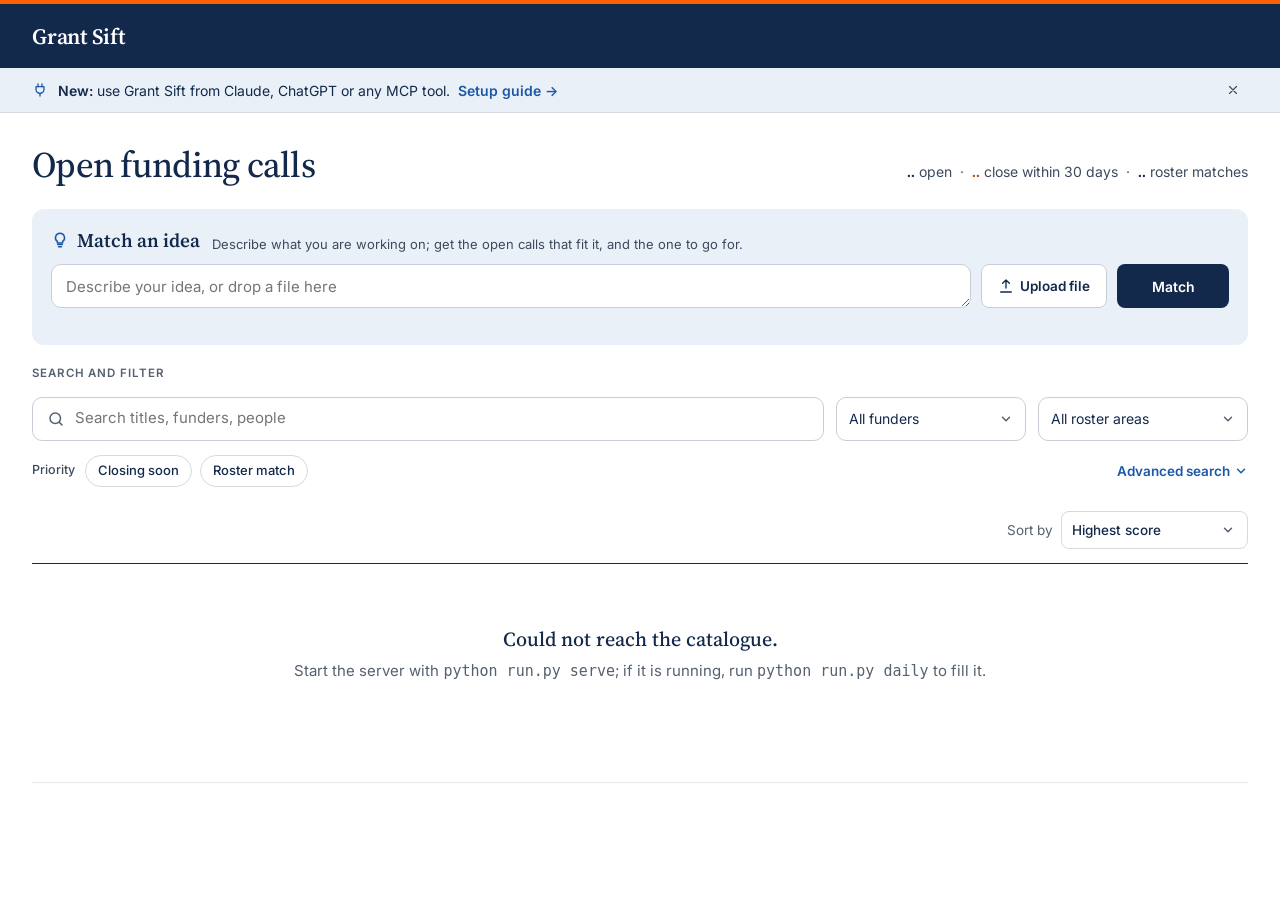
==== web/index.html @ 7ebe586a "Fall back to a backup model when the shared one is down (#67) GRANT_SIFT_LLM_MODELS lists models in " ====
<!DOCTYPE html>
<html lang="en">
<head>
<meta charset="utf-8">
<meta name="viewport" content="width=device-width, initial-scale=1">
<title>Grant Sift: funding watch</title>
<link rel="preconnect" href="https://fonts.googleapis.com">
<link rel="preconnect" href="https://fonts.gstatic.com" crossorigin>
<link href="https://fonts.googleapis.com/css2?family=Inter:wght@400;500;600;700&family=Source+Serif+4:opsz,wght@8..60,400;8..60,500;8..60,600&display=swap" rel="stylesheet">
<link rel="stylesheet" href="styles.css?v=16">
</head>
<body>
<header class="strip">
  <div class="wrap">
    <a class="brand-block" href="./">
      <span class="brand">Grant Sift</span>
      <span class="tagline" id="tagline"></span>
    </a>
    <!-- One page, so no tab nav: everything here opens a panel or a menu. -->
    <div class="tools" id="whoami" hidden>
      <div class="menuwrap">
        <button type="button" class="tbtn" id="databtn" aria-haspopup="menu" aria-expanded="false"
                aria-controls="datamenu" aria-label="Data">
          <svg class="ico ic" width="16" height="16" aria-hidden="true"><use href="icons.svg#database"/></svg>
          <span class="lbl">Data</span>
          <span class="flag" id="data-flag" aria-hidden="true" hidden></span>
          <svg class="ico chev ic" width="14" height="14" aria-hidden="true"><use href="icons.svg#chevron"/></svg>
        </button>
        <div class="menu" id="datamenu" role="menu" aria-labelledby="databtn" hidden>
          <div class="mhead">What scoring is based on</div>
          <div class="mgrp">
            <button type="button" class="mitem" role="menuitem" id="open-roster">
              <svg class="ico ic ic-blue" width="18" height="18" aria-hidden="true"><use href="icons.svg#users"/></svg>
              <span class="mtxt"><b>Who we know</b><small>Collaborator roster</small></span>
            </button>
            <button type="button" class="mitem" role="menuitem" id="open-sources">
              <svg class="ico ic ic-blue" width="18" height="18" aria-hidden="true"><use href="icons.svg#rss"/></svg>
              <span class="mtxt"><b>Sources</b><small>Funder pages and feeds we read</small></span>
              <span class="status" id="stale-n" hidden></span>
            </button>
          </div>
          <div class="mgrp" id="grafana-grp" hidden>
            <a class="mitem" role="menuitem" id="grafana-link" href="#" target="_blank" rel="noopener">
              <svg class="ico ic ic-blue" width="18" height="18" aria-hidden="true"><use href="icons.svg#chart"/></svg>
              <span class="mtxt"><b>Ops &amp; signal</b><small>Pipeline dashboard</small></span>
              <svg class="ico ext ic ic-muted" width="14" height="14" aria-hidden="true"><use href="icons.svg#external"/></svg>
            </a>
          </div>
        </div>
      </div>
      <div class="menuwrap">
        <button type="button" class="acct" id="acctbtn" aria-haspopup="menu" aria-expanded="false"
                aria-controls="acctmenu" aria-label="Account">
          <span class="av" id="acct-av" aria-hidden="true"><svg class="ic" width="16" height="16" aria-hidden="true"><use href="icons.svg#user"/></svg></span>
          <svg class="ico chev ic" width="14" height="14" aria-hidden="true"><use href="icons.svg#chevron"/></svg>
        </button>
        <div class="menu" id="acctmenu" role="menu" aria-labelledby="acctbtn" hidden>
          <div class="msigned" id="acct-who" hidden><small>Signed in as</small><b id="acct-name"></b></div>
          <div class="mgrp">
            <button type="button" class="mitem" role="menuitem" id="m-chat">
              <svg class="ico ic ic-blue" width="18" height="18" aria-hidden="true"><use href="icons.svg#chat"/></svg>
              <span class="mtxt"><b>AI model</b><small>For Ask and Idea match</small></span>
              <span class="status" data-chatstatus></span>
            </button>
            <button type="button" class="mitem" role="menuitem" id="m-digests">
              <svg class="ico ic ic-blue" width="18" height="18" aria-hidden="true"><use href="icons.svg#mail"/></svg>
              <span class="mtxt"><b>Email digests</b><small>Nightly emails of new calls</small></span>
            </button>
          </div>
          <div class="mgrp">
            <a class="mitem" role="menuitem" href="https://github.com/ncsa/grant-sift/wiki/Grant-Sift-in-Claude:-setup" target="_blank" rel="noopener">
              <svg class="ico ic ic-blue" width="18" height="18" aria-hidden="true"><use href="icons.svg#plug"/></svg>
              <span class="mtxt"><b>Use in Claude, ChatGPT…</b><small>MCP setup guide</small></span>
              <svg class="ico ext ic ic-muted" width="14" height="14" aria-hidden="true"><use href="icons.svg#external"/></svg>
            </a>
          </div>
        </div>
      </div>
    </div>
  </div>
</header>

<div class="newsbar" id="newsbar" hidden>
  <div class="wrap">
    <svg class="ico ic ic-blue" width="16" height="16" aria-hidden="true"><use href="icons.svg#plug"/></svg>
    <p><b>New:</b> use Grant Sift from Claude, ChatGPT or any MCP tool.
      <a href="https://github.com/ncsa/grant-sift/wiki/Grant-Sift-in-Claude:-setup" target="_blank" rel="noopener">Setup guide →</a></p>
    <button type="button" class="x" id="newsbar-close" aria-label="Dismiss"><svg class="ic" width="14" height="14" aria-hidden="true"><use href="icons.svg#x"/></svg></button>
  </div>
</div>

<!-- Some live calls were scored by a backup model while the primary was down
     (#67). Dismissed per count, so a new outage brings it back. -->
<div class="newsbar warnbar" id="fallbackbar" role="status" hidden>
  <div class="wrap">
    <svg class="ico ic" width="16" height="16" aria-hidden="true"><use href="icons.svg#warn"/></svg>
    <p id="fallback-msg"></p>
    <button type="button" class="x" id="fallbackbar-close" aria-label="Dismiss"><svg class="ic" width="14" height="14" aria-hidden="true"><use href="icons.svg#x"/></svg></button>
  </div>
</div>

<main class="wrap">

  <section class="overview" aria-label="Overview">
    <h1>Open funding calls</h1>
    <p class="statline">
      <span><b id="n-open">..</b> open</span>
      <span><b class="warn" id="n-soon">..</b> close within 30 days</span>
      <span data-roster><b id="n-match">..</b> <span id="match-phrase">roster matches</span></span>
      <span id="asof"></span>
    </p>
  </section>

  <!-- Idea match and the filters are two separate tools on one list: the
       idea decides which calls are in it, the filters narrow whatever is in
       it. Each has its own section and heading so they never read as one
       form; the result bar says when the list is an idea's matches. -->
  <section class="ideabox" id="ideabox" aria-labelledby="idea-lbl">
    <div class="ideahead" id="idea-head"
         title="Nothing about your idea is stored on the server: it and its matches stay in this browser.">
      <h2 id="idea-lbl"><svg class="ico ic" width="18" height="18" aria-hidden="true"><use href="icons.svg#bulb"/></svg>Match an idea</h2>
      <span class="about">Describe what you are working on; get the open calls that fit it, and the one to go for.</span>
      <button type="button" class="linkbtn clearidea" id="idea-clear" hidden
        title="Clear the idea, its matches and the recommendation, and go back to every open call.">
        <svg class="ico ic" width="14" height="14" aria-hidden="true"><use href="icons.svg#reset"/></svg>Clear</button>
    </div>
    <div class="idearow">
      <label class="sr" for="idea">Your idea</label>
      <textarea id="idea" rows="1" maxlength="15000"
        placeholder="Describe your idea, or drop a file here"></textarea>
      <button type="button" class="secondary" id="idea-upload" aria-label="Upload file"
        title="Attach one .txt, .md, .pdf, .docx or .pptx, up to 10 MB, such as a one-page summary. Read to text in this browser; only the text is matched.">
        <svg class="ico ic" width="16" height="16" aria-hidden="true"><use href="icons.svg#upload"/></svg><span class="lbl">Upload file</span></button>
      <input type="file" id="idea-file" accept=".txt,.md,.markdown,.pdf,.docx,.pptx" hidden>
      <button type="button" class="primary" id="idea-match"
        title="Searches every open call and ranks what fits (about a minute). Cmd/Ctrl+Enter from the idea.">Match</button>
      <button type="button" class="showfit" id="idea-show" hidden
        title="Back to the calls your last match found, and its recommendation. No new match needed.">
        <svg class="ico ic" width="16" height="16" aria-hidden="true"><use href="icons.svg#bulb"/></svg><span class="lbl"></span></button>
    </div>
    <div class="ideadoc" id="idea-doc" hidden></div>
    <div class="ideastatus" id="idea-status" role="status" aria-live="polite" hidden>
      <span class="spin" aria-hidden="true"></span>
      <span class="msg"></span>
      <span class="time"></span>
      <span class="bar" aria-hidden="true"><i></i></span>
    </div>
    <div class="dropnote" aria-hidden="true">Drop the file to attach it to the idea</div>
    <div class="ideafoot">
      <span class="hint" id="idea-hint" aria-live="polite"></span>
      <div class="aibar" data-aibar></div>
    </div>
  </section>

  <section class="controls" aria-labelledby="facet-lbl">
    <div class="facethead">
      <h2 class="eyebrow" id="facet-lbl">Search and filter</h2>
      <span class="facetnote" id="facet-note" hidden></span>
    </div>
    <div class="find">
      <label class="field search-f">
        <span class="sr">Search</span>
        <span class="searchbox">
          <svg class="ico ic ic-muted" width="18" height="18" aria-hidden="true"><use href="icons.svg#search"/></svg>
          <input id="q" class="search" type="search" placeholder="Search titles, funders, people">
        </span>
      </label>
      <label class="field funder-f">
        <span class="sr">Funder</span>
        <select id="funder" class="sortsel"><option value="">All funders</option></select>
      </label>
      <label class="field area-f" data-roster>
        <span class="sr">Roster area</span>
        <select id="area" class="sortsel"><option value="">All roster areas</option></select>
      </label>
    </div>
    <div class="filters">
      <div class="chipgroup" role="group" aria-labelledby="g-priority">
        <span class="glbl" id="g-priority">Priority</span>
        <button class="chip" data-filter="soon" aria-pressed="false">Closing soon</button>
        <button class="chip" data-filter="match" aria-pressed="false" data-roster>Roster match</button>
      </div>
      <div class="chipgroup" role="group" aria-labelledby="g-mine" id="grp-mine" hidden>
        <span class="glbl" id="g-mine">Mine</span>
        <button class="chip" data-filter="via-me" aria-pressed="false" hidden data-roster
                title="Calls where you are the contact to introduce">Via me</button>
        <button class="chip" data-filter="my-sources" aria-pressed="false" hidden
                title="Calls from funder pages or feeds you added">My sources</button>
        <button class="chip" data-filter="my-digests" aria-pressed="false" hidden
                title="Calls in the email digests you subscribe to">My digests</button>
        <button type="button" class="linkbtn" id="manage-digests">Manage digests</button>
      </div>
      <div class="chipgroup" role="group" aria-labelledby="g-type" id="grp-type" hidden>
        <span class="glbl" id="g-type">Call type</span>
        <!-- Chips from config/profile.yaml (call_types), painted by main.js. -->
      </div>
      <button type="button" class="advtoggle" id="advbtn" aria-expanded="false" aria-controls="advbody">
        Advanced search <span class="advcount" id="adv-count" hidden></span>
        <svg class="ico chev ic" width="14" height="14" aria-hidden="true"><use href="icons.svg#chevron"/></svg>
      </button>
    </div>
      <div class="advbody" id="advbody" hidden>
        <div class="find">
          <label class="field pick-f">
            <span class="flbl score-lbl" title="The call's score, 0 to 100. Not the Idea fit.">Score</span>
            <select id="fit" class="sortsel">
              <option value="">Any fit</option>
              <option value="80">Strong fit (80+)</option>
              <option value="60">Good fit (60+)</option>
              <option value="40">Partial fit (40+)</option>
            </select>
          </label>
          <div class="field range" role="group" aria-labelledby="dl-lbl">
            <span class="flbl" id="dl-lbl">Due between</span>
            <span class="daterange">
              <input id="dl-from" class="datesel" type="date" aria-label="Due after">
              <span aria-hidden="true">–</span>
              <input id="dl-to" class="datesel" type="date" aria-label="Due before">
            </span>
          </div>
          <div class="field range" role="group" aria-labelledby="aw-lbl">
            <span class="flbl" id="aw-lbl">Award size</span>
            <span class="daterange">
              <select id="award-min" class="sortsel narrow" aria-label="Award at least">
                <option value="">Any</option>
                <option value="50000">$50K</option>
                <option value="100000">$100K</option>
                <option value="200000">$200K</option>
                <option value="500000">$500K</option>
                <option value="1000000">$1M</option>
                <option value="5000000">$5M</option>
              </select>
              <span aria-hidden="true">–</span>
              <select id="award-max" class="sortsel narrow" aria-label="Award at most">
                <option value="">Any</option>
                <option value="100000">$100K</option>
                <option value="200000">$200K</option>
                <option value="500000">$500K</option>
                <option value="1000000">$1M</option>
                <option value="5000000">$5M</option>
                <option value="10000000">$10M</option>
              </select>
            </span>
          </div>
          <label class="field pick-f">
            <span class="flbl">Added</span>
            <select id="posted" class="sortsel">
              <option value="">Any time</option>
              <option value="7">Past 7 days</option>
              <option value="30">Past 30 days</option>
              <option value="90">Past 90 days</option>
            </select>
          </label>
          <label class="field pick-f" data-roster>
            <span class="flbl">Match kind</span>
            <select id="match-kind" class="sortsel">
              <option value="">Any</option>
              <option value="collaboration">Past collaborator</option>
              <option value="program">Program</option>
              <option value="contact" title="An outreach lead, not a past collaboration">Outreach contact</option>
            </select>
          </label>
          <label class="field pick-f" data-roster>
            <span class="flbl">Match status</span>
            <select id="match-status" class="sortsel">
              <option value="">Any</option>
              <option value="warm">Warm</option>
              <option value="cold">Cold</option>
              <option value="prospect">Prospect</option>
            </select>
          </label>
        </div>
        <div class="chipgroup" role="group" aria-labelledby="g-show">
          <span class="glbl" id="g-show">Show</span>
          <button class="chip" data-filter="rolling" aria-pressed="false"
                  title="Calls with no deadline: rolling, or none stated">Rolling deadline</button>
          <button class="chip" data-filter="-voted-down" aria-pressed="false"
                  title="Leave out calls someone has marked not for us">Hide voted down</button>
        </div>
      </div>
  </section>

  <div class="resultbar">
    <div class="resultl">
      <button type="button" class="ideapill" id="idea-off" hidden
              title="Back to every open call. Your idea and its matches are kept.">
        <svg class="ico ic" width="14" height="14" aria-hidden="true"><use href="icons.svg#bulb"/></svg>
        Fits your idea
        <svg class="ico ic" width="14" height="14" aria-hidden="true"><use href="icons.svg#x"/></svg>
        <span class="sr">: show every call instead</span>
      </button>
      <div class="tally" id="tally" aria-live="polite"></div>
    </div>
    <label class="sortlbl">Sort by
      <select id="sort" class="sortsel">
        <option value="score" selected>Highest score</option>
        <option value="deadline">Soonest deadline</option>
        <option value="award-desc">Largest award</option>
        <option value="award-asc">Smallest award</option>
        <option value="new">Recently added</option>
        <option value="relevance">Best match to search</option>
      </select>
    </label>
  </div>
  <section class="bkout" id="idea-rec" aria-label="Recommendation" aria-live="polite" hidden></section>
  <ol id="list"></ol>
  <nav class="pager" id="pager" hidden aria-label="Pages"></nav>

  <footer id="foot"></footer>
</main>

<div class="modal-backdrop" id="digest-modal" hidden>
  <div class="modal panel" role="dialog" aria-modal="true" aria-labelledby="digest-title">
    <header>
      <h2 id="digest-title">Email digests</h2>
      <button type="button" class="x" id="digest-close" aria-label="Close"><svg class="ic" width="16" height="16" aria-hidden="true"><use href="icons.svg#x"/></svg></button>
    </header>
    <div class="digestf">
      <p class="help">New high-relevance calls, emailed nightly after the overnight run.</p>
      <label class="flbl2" for="sub-email">Send to</label>
      <input id="sub-email" type="email" readonly placeholder="Your sign-in address"
             title="Digests go to the address you are signed in with">
      <fieldset class="subfeeds">
        <legend class="flbl2">Digests</legend>
        <div id="sub-feeds"></div>
      </fieldset>
      <div class="savebar">
        <button type="button" class="secondary" id="sub-save">Save digests</button>
        <span class="help">Uncheck all and save to unsubscribe.</span>
      </div>
      <div class="help" id="sub-hint" aria-live="polite"></div>
    </div>
  </div>
</div>

<div class="modal-backdrop" id="sources-modal" hidden>
  <div class="modal" role="dialog" aria-modal="true" aria-labelledby="sources-title">
    <header>
      <h2 id="sources-title">Where calls come from
        <span class="infotip" tabindex="0" role="note" aria-label="About this list"
              title="Every funder page, feed and API this tool reads. Each shows when it last worked, so a source that has quietly stopped yielding is visible rather than silent."><svg class="ic" width="16" height="16" aria-hidden="true"><use href="icons.svg#info"/></svg></span></h2>
      <button type="button" class="x" id="sources-close" aria-label="Close"><svg class="ic" width="16" height="16" aria-hidden="true"><use href="icons.svg#x"/></svg></button>
    </header>
    <details class="addbox">
      <summary>Add a source the tool does not read yet</summary>
    <form id="sform">
      <input id="s-name" class="wide" placeholder="funder name, e.g. Kavli Foundation"
             maxlength="120" required>
      <input id="s-url" class="wide" placeholder="https://example.org/grants"
             maxlength="500" required>
      <select id="s-kind">
        <option value="page">web page</option>
        <option value="feed">RSS/Atom feed</option>
      </select>
      <select id="s-cadence">
        <option value="weekly">weekly</option>
        <option value="daily">daily</option>
        <option value="monthly">monthly</option>
      </select>
      <input id="s-notes" class="wide" placeholder="notes, e.g. which page actually lists open calls"
             maxlength="500">
      <button class="vote" type="submit">Add source</button>
      <span class="hint" id="s-hint"></span>
    </form>
    </details>
    <div id="s-alarm"></div>
    <div class="browsebar">
      <input id="s-search" class="wide" type="search"
             placeholder="Search sources by name or URL">
      <span class="hint" id="s-count"></span>
    </div>
    <div class="rlist" id="slist"></div>
    <nav class="pager" id="s-pager" hidden aria-label="Source pages"></nav>
  </div>
</div>

<div class="modal-backdrop" id="roster-modal" hidden>
  <div class="modal" role="dialog" aria-modal="true" aria-labelledby="roster-title">
    <header>
      <h2 id="roster-title">Who we know
        <span class="infotip" tabindex="0" role="note" aria-label="About this list"
              title="Everyone the matcher can suggest: people we have worked with, and people we have only emailed. Search before adding — most names are already here."><svg class="ic" width="16" height="16" aria-hidden="true"><use href="icons.svg#info"/></svg></span></h2>
      <button type="button" class="x" id="roster-close" aria-label="Close"><svg class="ic" width="16" height="16" aria-hidden="true"><use href="icons.svg#x"/></svg></button>
    </header>
    <!-- The viewer's choice, kept in this browser. Lives with the roster it
         switches, so a roster of their own can sit here later. -->
    <label class="rostershow">
      <input type="checkbox" id="roster-show" checked>
      <span><b>Match calls to this roster</b>
        <small>Shows the closest fit on each call and the roster filters. Only for you, in this browser.</small></span>
    </label>
    <details class="addbox">
      <summary>Add a collaborator who is not listed above</summary>
    <form id="rform">
      <input id="r-domain" class="wide" placeholder="domain, e.g. hydrology" maxlength="120" required>
      <input id="r-collab" class="wide" placeholder="collaborator, e.g. R. Alvarez (PI, CEE)" maxlength="200" required>
      <input id="r-project" class="wide" placeholder="project" maxlength="300">
      <input id="r-years" placeholder="years" size="10" maxlength="40">
      <input id="r-role" class="wide" placeholder="our role" maxlength="300">
      <input id="r-funders" placeholder="funders, comma separated" size="22" maxlength="200">
      <select id="r-status">
        <option value="cold">cold</option>
        <option value="warm">warm</option>
        <option value="do-not-contact">do-not-contact</option>
      </select>
      <input id="r-notes" class="wide" placeholder="notes" maxlength="500">
      <button class="vote" type="submit">Add collaborator</button>
      <span class="hint" id="r-hint"></span>
    </form>
    </details>
    <div class="browsebar">
      <input id="r-search" class="wide" type="search"
             placeholder="Search by name, research area, department or project">
      <span class="hint" id="r-count"></span>
    </div>
    <div class="rlist" id="rlist"></div>
    <nav class="pager" id="r-pager" hidden aria-label="Roster pages"></nav>
  </div>
</div>

<div class="modal-backdrop" id="chat-modal" hidden>
  <div class="modal panel" role="dialog" aria-modal="true" aria-labelledby="chat-title">
    <header>
      <h2 id="chat-title">AI model</h2>
      <button type="button" class="x" id="chat-close" aria-label="Close"><svg class="ic" width="16" height="16" aria-hidden="true"><use href="icons.svg#x"/></svg></button>
    </header>
    <div class="aipanel">
      <p class="help">What <b>Ask about this call</b> and <b>Idea match</b> run on.</p>
      <fieldset class="modepick">
        <legend class="sr">Model</legend>
        <label class="opt">
          <input type="radio" name="k-mode" value="shared" id="k-shared">
          <span><b><span id="k-shared-name">Shared default</span> <i class="inuse" id="k-shared-use" hidden>In use</i></b>
            <small id="k-shared-note">Nothing to set up.</small></span>
        </label>
        <label class="opt">
          <input type="radio" name="k-mode" value="own" id="k-own">
          <span><b>Your own key <i class="inuse" id="k-own-use" hidden>In use</i></b>
            <small>A stronger model through any OpenAI-compatible router. Your text goes to that provider.</small></span>
        </label>
      </fieldset>
      <form id="k-form" class="keyf" hidden>
        <label class="flbl2" for="k-preset">Provider</label>
        <select id="k-preset">
          <!-- The server's own gateway is added first, from /api/config. -->
          <option value="https://openrouter.ai/api/v1">OpenRouter (Claude, GPT, Gemini…)</option>
          <option value="https://api.openai.com/v1">OpenAI</option>
          <option value="https://api.groq.com/openai/v1">Groq</option>
          <option value="">Other…</option>
        </select>
        <input id="k-base" type="url" aria-label="Base URL" placeholder="https://…/v1"
               value="https://openrouter.ai/api/v1" hidden>
        <label class="flbl2" for="k-key">API key</label>
        <input id="k-key" type="password" placeholder="sk-…" autocomplete="off">
        <label class="flbl2" for="k-model">Model</label>
        <span class="keyrow">
          <input id="k-model" type="text" list="k-models" autocomplete="off"
                 placeholder="e.g. anthropic/claude-sonnet-4, gpt-4o">
          <button type="button" class="secondary" id="k-load">List models</button>
        </span>
        <datalist id="k-models"></datalist>
        <div class="savebar">
          <button type="submit" class="primary" id="k-apply">Use this model</button>
          <span class="help" id="k-note" aria-live="polite">Kept in this browser tab only; never stored on the server.</span>
        </div>
      </form>
      <p class="mcpnote">For a stronger model with your own files and history, use
        <a href="https://github.com/ncsa/grant-sift/wiki/Grant-Sift-in-Claude:-setup" target="_blank" rel="noopener">Grant Sift’s MCP server in Claude or ChatGPT</a>.
        Your text and roster data then go to that provider.</p>
    </div>
  </div>
</div>

<!-- Plain scripts, not modules: they share top-level state, so order matters. -->
<script src="js/format.js?v=13"></script>
<script src="js/icons.js?v=11"></script>
<script src="js/rows.js?v=14"></script>
<script src="js/list.js?v=14"></script>
<script src="js/ai.js?v=13"></script>
<script src="js/ui.js?v=11"></script>
<script src="js/ideafile.js?v=14"></script>
<script src="js/idea.js?v=16"></script>
<script src="js/panels.js?v=11"></script>
<script src="js/account.js?v=11"></script>
<script src="js/cards.js?v=12"></script>
<script src="js/main.js?v=15"></script>
</body>
</html>
---- web/styles.css ----
/* Brand colours. These are the defaults (the Illinois palette); a profile's
   theme: block overrides the four --c-* at load (config/profile.yaml).
   The accent is for non-text marks only: a bright accent fails contrast as
   body text on white, so accent-coloured text is always --c-accent-text. */
:root {
  --c-primary:        #13294B;
  --c-accent:      #FF5F05;
  --c-accent-text:     #C84113;
  --c-link:  #1D58A7;
  --text-2:         #3D4A5E;
  --text-3:         #556070;
  --on-blue-muted:  #C9D3E3;
  --border:         #D5D9E0;
  --border-strong:  #C9CED6;
  --rule:           #E6E8EC;
  --surface:        #FFFFFF;
  --surface-2:      #F6F7F9;
  --tint-blue:      #EAF0F8;
  --notice-bg:      #FFF1E8;
  --notice-fg:      #8A2E0D;
  --serif: "Source Serif 4", Georgia, serif;
  --sans: Inter, system-ui, -apple-system, "Segoe UI", Roboto, sans-serif;
}

* { box-sizing: border-box; }

body {
  margin: 0;
  background: var(--surface);
  color: var(--c-primary);
  font-family: var(--sans);
  font-size: 15px;
  line-height: 1.5;
  -webkit-font-smoothing: antialiased;
}
a { color: var(--c-link); text-decoration: none; }
a:hover { color: var(--c-primary); text-decoration: underline; }
:focus-visible { outline: 2px solid var(--c-link); outline-offset: 2px; }
[hidden] { display: none !important; }
/* The viewer turned roster matches off (Who we know). Set on <html> by list.js. */
.noroster [data-roster] { display: none !important; }

.wrap { max-width: 1400px; margin: 0 auto; padding: 0 32px; }
.eyebrow {
  font-size: 11.5px; font-weight: 600; letter-spacing: 0.08em;
  text-transform: uppercase; color: var(--text-3);
}
.ico { flex: none; }
/* Sprite icons (icons.svg): line art drawn in the current text colour. */
.ic { fill: none; stroke: currentColor; stroke-width: 2; stroke-linecap: round; stroke-linejoin: round; }
.ic-blue { color: var(--c-link); }
.ic-muted { color: var(--text-3); }

/* ---- top bar: title plus tools, no tab nav ---- */
.strip { background: var(--c-primary); border-top: 4px solid var(--c-accent); }
.strip .wrap {
  display: flex; flex-wrap: wrap; align-items: center; gap: 12px 24px;
  min-height: 64px; padding-top: 12px; padding-bottom: 12px;
}
.brand-block { display: flex; align-items: baseline; gap: 12px; flex: 1 1 auto; min-width: 0; }
.brand-block:hover { text-decoration: none; }
.brand { font-family: var(--serif); font-size: 22px; font-weight: 600;
         letter-spacing: -0.01em; color: #fff; }
.tagline { font-size: 13.5px; color: var(--on-blue-muted); min-width: 0;
           overflow: hidden; text-overflow: ellipsis; white-space: nowrap; }
.strip :focus-visible { outline-color: #fff; }
.tools { display: flex; flex-wrap: wrap; align-items: center; gap: 8px; }
.menuwrap { position: relative; }
.tbtn {
  font: inherit; font-size: 14px; font-weight: 500; cursor: pointer;
  height: 38px; padding: 0 12px; display: inline-flex; align-items: center; gap: 8px;
  color: #fff; background: rgba(255, 255, 255, 0.06);
  border: 1px solid #4A6290; border-radius: 8px;
}
.tbtn:hover, .tbtn[aria-expanded="true"] { background: rgba(255, 255, 255, 0.14); }
#databtn .flag { width: 8px; height: 8px; border-radius: 999px; background: var(--c-accent); }
.acct {
  font: inherit; cursor: pointer; margin-left: 4px;
  height: 38px; padding: 0 8px 0 4px; display: inline-flex; align-items: center; gap: 6px;
  color: #fff; background: transparent; border: 1px solid #4A6290; border-radius: 999px;
}
.acct:hover, .acct[aria-expanded="true"] { background: rgba(255, 255, 255, 0.10); }
.acct .av {
  width: 30px; height: 30px; border-radius: 999px; background: #fff; color: var(--c-primary);
  font-size: 12px; font-weight: 700; display: inline-flex; align-items: center; justify-content: center;
}

.menu {
  position: absolute; right: 0; top: calc(100% + 8px); z-index: 45; width: 300px;
  background: #fff; color: var(--c-primary); border: 1px solid #E0E3E8; border-radius: 12px;
  box-shadow: 0 12px 32px rgba(19, 41, 75, .16); overflow: hidden; font-size: 14px;
}
.menu .mhead { padding: 12px 16px 8px; font-size: 12px; font-weight: 600; color: var(--text-3); }
.menu .msigned { padding: 14px 16px; border-bottom: 1px solid var(--rule); }
.menu .msigned small { display: block; font-size: 12px; color: var(--text-3); }
.menu .msigned b { font-weight: 600; word-break: break-all; }
.menu .mgrp { padding: 6px; }
.menu .mhead + .mgrp { padding-top: 0; }
.menu .mgrp + .mgrp { border-top: 1px solid var(--rule); }
.mitem {
  width: 100%; display: flex; align-items: center; gap: 12px; padding: 10px;
  font: inherit; text-align: left; color: var(--c-primary); background: transparent;
  border: 0; border-radius: 8px; cursor: pointer;
}
.mitem:hover, .mitem:focus-visible { background: var(--surface-2); text-decoration: none; color: var(--c-primary); }
.mitem:focus-visible { outline-offset: -2px; }
.mitem .mtxt { flex: 1; min-width: 0; }
.mitem .mtxt b { display: block; font-weight: 600; }
.mitem .mtxt small { display: block; font-size: 12.5px; color: var(--text-3); }

/* Chat-key status, wherever it shows: top bar, Account menu, AI chat panel. */
.status { flex: none; font-size: 12px; font-weight: 600; border-radius: 999px; padding: 2px 10px;
          color: var(--notice-fg); background: var(--notice-bg); }
.status.ready { color: var(--c-primary); background: var(--tint-blue); }


/* One-line announcement under the top bar; dismissed for good per browser. */
.newsbar { background: var(--tint-blue); border-bottom: 1px solid var(--border); }
.newsbar .wrap { display: flex; align-items: center; gap: 10px; min-height: 44px; }
.newsbar p { flex: 1; margin: 0; font-size: 14px; color: var(--c-primary); }
.newsbar b { font-weight: 600; }
.newsbar a { margin-left: 4px; font-weight: 600; color: var(--c-link); }
.newsbar .x {
  width: 30px; height: 30px; display: inline-flex; align-items: center; justify-content: center;
  color: var(--text-2); background: transparent; border: 0; border-radius: 8px; cursor: pointer;
}
.newsbar .x:hover { background: rgba(19, 41, 75, .08); }
.warnbar { background: var(--notice-bg); }
.warnbar p, .warnbar .ico { color: var(--notice-fg); }
.warnbar a, .warnbar .linkbtn { color: var(--notice-fg); text-decoration: underline; }
.turn .answeredby { margin: 6px 0 0; font-size: 12px; color: var(--text-3); }

/* ---- overview ---- */
main.wrap { padding-top: 32px; padding-bottom: 64px; }
.overview { display: flex; flex-wrap: wrap; justify-content: space-between; align-items: baseline;
            gap: 8px 32px; }
.overview h1 { margin: 0; font-family: var(--serif); font-size: 36px; line-height: 1.1;
               font-weight: 500; letter-spacing: -0.02em; }
.statline { margin: 0; display: flex; flex-wrap: wrap; font-size: 14px; color: var(--text-2); }
.statline > span:not(:empty) + span:not(:empty)::before { content: "·"; margin: 0 8px; color: var(--text-3); }
.statline b { font-weight: 700; color: var(--c-primary); font-variant-numeric: tabular-nums; }
.statline b.warn { color: var(--c-accent-text); }
#asof { color: var(--text-3); }

/* Coverage notice: a standing caveat, so it stays one quiet line. */
.alarm {
  display: flex; gap: 10px; align-items: flex-start; padding: 12px 14px;
  background: var(--notice-bg); color: var(--notice-fg);
  border-radius: 8px; font-size: 13.5px;
}
.alarm svg { margin-top: 2px; }
.alarm b { font-weight: 600; }

/* ---- find row + quick views ---- */
.controls { margin-top: 20px; display: flex; flex-direction: column; gap: 14px; }
/* Says which set the filters narrow: every call, or the idea's matches. */
.facethead { display: flex; flex-wrap: wrap; align-items: baseline; gap: 4px 12px; }
.facethead h2 { margin: 0; }
.facetnote { font-size: 13px; color: var(--text-2); }
.find { display: flex; flex-wrap: wrap; align-items: flex-end; gap: 12px; }
.field { display: flex; flex-direction: column; gap: 6px; }
.field > .flbl { font-size: 12px; font-weight: 600; color: var(--text-3); }
.field.search-f { flex: 1 1 320px; }
.field.funder-f { flex: 0 1 190px; min-width: 0; }
.field.area-f { flex: 0 1 210px; min-width: 0; }
.field.pick-f { flex: 0 1 170px; min-width: 0; }
.sortsel.narrow { width: auto; min-width: 92px; }
.searchbox {
  display: flex; align-items: center; gap: 10px; height: 44px; padding: 0 14px;
  border: 1px solid var(--border-strong); border-radius: 10px; background: #fff;
}
.searchbox:focus-within { outline: 2px solid var(--c-link); outline-offset: 1px; }
.controls .search {
  flex: 1; min-width: 0; border: 0; outline: none; padding: 0;
  font: inherit; font-size: 15px; color: var(--c-primary); background: transparent;
}
.sortsel, .datesel {
  font: inherit; font-size: 14px; height: 44px; padding: 0 12px; width: 100%;
  color: var(--c-primary); background: #fff;
  border: 1px solid var(--border-strong); border-radius: 10px;
}
.datesel { width: auto; padding: 0 10px; color-scheme: light; }
.daterange { display: flex; align-items: center; gap: 6px; color: var(--text-3); font-size: 14px; }

.filters { display: flex; flex-wrap: wrap; align-items: center; gap: 10px 0; }
.chipgroup { display: flex; flex-wrap: wrap; align-items: center; gap: 8px; }
.chipgroup:not([hidden]) ~ .chipgroup:not([hidden]) {
  margin-left: 14px; padding-left: 14px; border-left: 1px solid var(--border);
}
.chipgroup .glbl { font-size: 12.5px; font-weight: 500; color: var(--text-2); margin-right: 2px; }
.chip {
  font: inherit; font-size: 13px; font-weight: 500; height: 32px; padding: 0 12px;
  border-radius: 999px; cursor: pointer;
  background: #fff; color: var(--c-primary); border: 1px solid var(--border);
}
.chip:hover { border-color: var(--c-primary); }

/* Filters used less often, folded away; the count says some are on. */
.advtoggle {
  margin-left: auto; display: inline-flex; align-items: center; gap: 4px;
  font: inherit; font-size: 13.5px; font-weight: 600; color: var(--c-link);
  background: none; border: 0; padding: 6px 0; cursor: pointer;
}
.advtoggle .chev { transition: transform .15s; }
.advtoggle[aria-expanded="true"] .chev { transform: rotate(180deg); }
.advcount {
  display: inline-block; min-width: 20px; height: 20px; padding: 0 6px; margin-left: 4px;
  border-radius: 999px; background: var(--c-primary); color: #fff;
  font-size: 12px; line-height: 20px; text-align: center;
}
.advcount[hidden] { display: none; }
.advbody[hidden] { display: none; }
.advbody { display: flex; flex-direction: column; gap: 16px;
           padding: 16px 18px; background: var(--surface-2); border-radius: 10px; }
/* An even grid rather than a wrapping row, so the pickers line up; the two
   ranges take two cells each. */
.advbody .find { display: grid; grid-template-columns: repeat(auto-fill, minmax(190px, 1fr));
                 gap: 16px 20px; align-items: end; }
.advbody .field.range { grid-column: span 2; }
.advbody .daterange > .datesel, .advbody .daterange > .sortsel { flex: 1 1 0; min-width: 0; }
.chip[aria-pressed="true"] { background: var(--c-primary); color: #fff; border-color: var(--c-primary); }

/* ---- result bar ---- */
.resultbar {
  margin-top: 24px; display: flex; flex-wrap: wrap; justify-content: space-between;
  align-items: flex-end; gap: 12px; padding-bottom: 14px; border-bottom: 1px solid var(--c-primary);
}
.tally { display: flex; flex-wrap: wrap; align-items: baseline; gap: 4px 8px; font-size: 14px; }
.tally .cnt { font-weight: 700; }
.tally .ctx { color: var(--text-2); }
.tally .ctx::before { content: "·"; margin-right: 8px; color: var(--text-3); }
.sortlbl { display: flex; align-items: center; gap: 8px; font-size: 13.5px; color: var(--text-3); }
.sortlbl .sortsel { width: auto; height: 38px; font-size: 13.5px; font-weight: 500;
                    padding: 0 10px; border-color: var(--border); border-radius: 8px; }

/* ---- call list ---- */
#list { list-style: none; margin: 0; padding: 0; }
.row { border-bottom: 1px solid var(--rule); padding: 28px 0;
       display: flex; flex-wrap: wrap; gap: 20px 32px; }

.when { flex: 0 0 104px; }
.when .d { font-family: var(--serif); font-size: 30px; line-height: 1; font-weight: 500;
           font-variant-numeric: tabular-nums; }
.when .d .u { font-family: var(--sans); font-size: 13px; font-weight: 500;
              color: var(--text-3); margin-left: 4px; }
.when .d.word { font-size: 22px; line-height: 1.1; }
.when .m { font-size: 13px; color: var(--text-3); margin-top: 6px; }
.when .m.per { margin-top: 2px; font-size: 12px; font-style: italic; }
.when .others { list-style: none; margin: 8px 0 0; padding: 0; font-size: 12px;
                color: var(--text-3); line-height: 1.45; }
.when .others .src { display: block; font-weight: 600; }
.row.soon .when .d, .row.soon .when .d .u { color: var(--c-accent-text); }

/* Fit leads the row at the size the deadline used to have. */
.lead { flex: 0 0 104px; }
.lead .score .num b { font-size: 30px; line-height: 1; }
.lead .score .num { margin-top: 4px; }
.lead .score .fitpill { margin-top: 8px; }
/* The deadline in the right column, at the award's size. */
.side .when .d, .side .when .d.word { font-size: 20px; line-height: 1.2; margin-top: 3px; }
.side .when .d .u { font-size: 12.5px; }
.side .when .m { margin-top: 3px; font-size: 12.5px; }
.side .when .m.per { margin-top: 1px; }

.body { flex: 999 1 480px; min-width: 0; display: flex; flex-direction: column; gap: 12px; }
.meta { display: flex; flex-wrap: wrap; align-items: center; gap: 6px 10px;
        font-size: 12.5px; color: var(--text-3); }
.meta .funder { font-weight: 600; letter-spacing: 0.04em; color: var(--c-primary); }
.meta .via { color: var(--text-3); }
.cap { color: var(--c-accent-text); }
.also a { color: inherit; }
.verdict {
  font-size: 12px; font-weight: 500; border-radius: 999px; padding: 2px 9px;
  color: var(--c-link); background: var(--tint-blue);
}
.verdict.down { color: var(--c-accent-text); background: var(--notice-bg); }

h2.title { margin: 0; font-family: var(--serif); font-size: 23px; line-height: 1.25;
           font-weight: 600; letter-spacing: -0.01em; }
h2.title a { color: var(--c-primary); }

.why { margin: 0; font-size: 16px; line-height: 1.55; }
.tag { font-size: 11.5px; font-weight: 600; letter-spacing: 0.08em; text-transform: uppercase;
       color: var(--c-link); margin-right: 8px; white-space: nowrap; }
.sumry { margin: 0; font-size: 14.5px; line-height: 1.6; color: var(--text-2); max-width: 72ch; }

/* Closest-fit panel: who to approach, and who here already knows them. */
.fit {
  margin-top: 4px; padding: 16px 18px; background: var(--surface-2); border-radius: 10px;
  display: flex; flex-direction: column; gap: 10px;
}
.fit .fithead { display: flex; flex-wrap: wrap; justify-content: space-between;
                align-items: baseline; gap: 8px; }
.fit .fitwho { font-size: 14.5px; }
.fit .fitwho .eyebrow { margin-right: 8px; }
.fit .fitwho b { font-weight: 600; }
.fit .proj { color: var(--text-2); }
.fit .cold { color: var(--text-3); font-size: 13px; }
.fit .reason { margin: 0; font-size: 14px; line-height: 1.55; color: var(--text-2); }
.areatag {
  font: inherit; font-size: 12px; color: var(--text-2); cursor: pointer;
  background: #fff; border: 1px solid var(--border); border-radius: 999px; padding: 3px 10px;
  max-width: 16rem; overflow: hidden; text-overflow: ellipsis; white-space: nowrap;
}
.areatag:hover { color: var(--c-primary); border-color: var(--c-primary); }
.introbtn {
  font: inherit; font-size: 13.5px; font-weight: 600; color: #fff; cursor: pointer;
  background: var(--c-link); border: 1px solid var(--c-link); border-radius: 999px;
  height: 34px; padding: 0 14px; max-width: 100%;
  display: inline-flex; align-items: center; gap: 6px; white-space: nowrap;
}
.introbtn span { overflow: hidden; text-overflow: ellipsis; }
.introbtn:hover { background: var(--c-primary); }
.introbtn:focus-visible { outline: 2px solid var(--c-accent); outline-offset: 2px; }
.introbtn:disabled { opacity: 0.5; cursor: default; }
.reach { display: flex; flex-wrap: wrap; gap: 8px 32px; padding-top: 10px;
         border-top: 1px solid #E3E6EB; font-size: 13.5px; }
.reach > div { display: flex; gap: 10px; align-items: baseline; }
.reach .who { flex: 0 0 52px; color: var(--text-3); padding: 0; border: 0; font-size: inherit; }
.reach b { font-weight: 500; }
.reach .noaddr { color: var(--text-3); font-style: italic; }
.reach .dept { color: var(--text-3); }
.reach .flag { color: var(--c-accent-text); }
.reach .rosterlink { margin-left: auto; padding: 0; min-height: 0; }
.alarm .linkbtn { color: var(--notice-fg); text-decoration: underline; padding: 0; min-height: 0; font-size: inherit; }

/* Actions: intro and ask as buttons on the left, the verdicts quiet icons on the right. */
.acts { display: flex; flex-wrap: wrap; align-items: center; gap: 8px; margin-top: 4px; }
.acts .spacer { flex: 1 1 0; }
.acts .votes { display: flex; gap: 2px; }
.askbtn {
  font: inherit; font-size: 13.5px; font-weight: 600; color: var(--c-link); cursor: pointer;
  background: #fff; border: 1px solid var(--c-link); border-radius: 999px;
  height: 34px; padding: 0 14px; display: inline-flex; align-items: center; gap: 6px; white-space: nowrap;
}
.askbtn:hover:not(:disabled) { background: var(--tint-blue); }
.askbtn[aria-expanded="true"] { color: var(--c-primary); background: var(--tint-blue); border-color: var(--c-primary); }
.askbtn:disabled { opacity: .45; cursor: not-allowed; }
.act {
  font: inherit; font-size: 13.5px; font-weight: 500; color: var(--c-link);
  background: transparent; border: 0; padding: 0 2px; height: 36px; cursor: pointer;
  display: inline-flex; align-items: center; gap: 6px;
}
.act:hover:not(:disabled) { text-decoration: underline; }
.act[aria-expanded="true"] { color: var(--c-primary); background: var(--tint-blue); font-weight: 600;
                             padding: 0 12px; border-radius: 8px; text-decoration: none; }
.act:disabled { opacity: .45; cursor: not-allowed; }
.vote {
  font: inherit; font-size: 13px; color: var(--text-2); cursor: pointer;
  background: #fff; border: 1px solid #E0E3E8; border-radius: 8px;
  height: 34px; padding: 0 12px; display: inline-flex; align-items: center; gap: 6px;
}
.vote:hover:not(:disabled) { border-color: var(--c-primary); color: var(--c-primary); }
.vote[aria-pressed="true"] { border-color: var(--c-primary); color: var(--c-primary); font-weight: 600; }
.vote:disabled { opacity: .45; cursor: not-allowed; }
.vote.thumb { width: 34px; padding: 0; justify-content: center; color: var(--text-3);
              background: transparent; border-color: transparent; }
.vote.thumb:hover:not(:disabled) { background: var(--surface-2); border-color: transparent; }
.vote.thumb[aria-pressed="true"] { color: var(--c-primary); background: var(--tint-blue); border-color: transparent; }
.vote.trash { margin-right: 10px; }
.vote.trash:hover:not(:disabled) { color: var(--c-accent-text); background: var(--notice-bg); }
.votenote { font-size: 12px; color: var(--text-3); }
.votenote:empty { display: none; }

.fbbox { display: none; gap: 6px; }
.fbbox.on { display: flex; flex-wrap: wrap; }
.fbbox input, .fbbox select {
  font: inherit; font-size: 13px; height: 34px; padding: 0 10px;
  border: 1px solid var(--border); border-radius: 8px; background: #fff; color: var(--c-primary);
}
.fbbox input { flex: 1 1 260px; }

/* Award & fit: their own column, so both scan straight down the page. */
.side { flex: 1 0 180px; max-width: 220px; display: flex; flex-direction: column; gap: 14px; }
.amt { font-family: var(--serif); font-size: 20px; line-height: 1.2; font-weight: 500; margin-top: 3px; }
.amtnote { font-size: 12.5px; color: var(--text-3); margin-top: 3px; line-height: 1.4; }
.noamt { font-size: 15px; color: var(--text-3); margin-top: 3px; }
/* Fit is a score and a word, not a bar: a filling bar reads as progress. */
.score[title] { cursor: help; }
.score .num { display: flex; align-items: baseline; gap: 2px; margin-top: 3px; }
.score .num b { font-family: var(--serif); font-size: 20px; line-height: 1.2; font-weight: 500;
                font-variant-numeric: tabular-nums; }
.score .num span { font-size: 12.5px; color: var(--text-3); }
.fitpill { display: inline-flex; align-items: center; gap: 6px; font-size: 12.5px; font-weight: 600;
           color: var(--c-primary); background: var(--tint-blue); border-radius: 999px; padding: 3px 10px 3px 8px; }
/* The dot steps down by band in hue and in fill, so it reads without
   colour vision too; the printed label is still the real signal. */
.fitpill::before { content: ""; box-sizing: border-box; width: 8px; height: 8px; border-radius: 999px;
                   background: var(--c-accent); }
.fitpill.mid::before { background: transparent; border: 2px solid var(--c-accent); }
.fitpill.lo::before { background: #8A93A3; }
.fitpill.min::before { background: transparent; border: 2px solid #8A93A3; }
.score .fitpill { margin-top: 6px; }

/* ---- inline chat ---- */
.chat { display: none; padding: 16px 18px; background: #fff;
        border: 1px solid var(--border); border-radius: 10px; }
.chat.on { display: block; }
.chat .chathead { display: flex; align-items: center; gap: 12px; margin: -6px -8px 8px 0; }
.chat .chathead .aibar { flex: 1 1 auto; margin: 0; }
.chat .chathead .hint:empty { display: none; }
.chattools { flex: none; display: inline-flex; gap: 2px; }
.chatx {
  flex: none; width: 30px; height: 30px; cursor: pointer; color: var(--text-3);
  display: inline-flex; align-items: center; justify-content: center;
  background: transparent; border: 0; border-radius: 8px;
}
.chatx:hover { background: var(--surface-2); color: var(--c-primary); }
.chat .log { display: flex; flex-direction: column; gap: 10px; max-height: min(60vh, 560px); overflow-y: auto;
             font-size: 14px; padding: 4px 0; }
.chat .log:empty { display: none; }
/* Answers use the width a large screen gives them, up to a readable measure;
   questions stay short bubbles. */
.chat .turn { max-width: min(80%, 560px); padding: 10px 12px; white-space: pre-wrap;
              line-height: 1.5; border: 1px solid var(--rule); border-radius: 10px; }
.chat .turn.assistant { max-width: min(92%, 860px); }
.chat .turn.user { align-self: flex-end; background: var(--tint-blue); border-color: #D3DEEE; }
.chat .turn.assistant { align-self: flex-start; background: #fff; }
.chat .turn.assistant { white-space: normal; }
/* Typing dots while the answer is on its way. */
.chat .turn.pending { display: inline-flex; gap: 5px; padding: 14px 16px; }
.chat .turn.pending i { width: 7px; height: 7px; border-radius: 999px; background: var(--text-3);
                        animation: typing 1.2s infinite ease-in-out both; }
.chat .turn.pending i:nth-child(2) { animation-delay: .15s; }
.chat .turn.pending i:nth-child(3) { animation-delay: .3s; }
@keyframes typing { 0%, 80%, 100% { opacity: .25; transform: none; }
                    40% { opacity: 1; transform: translateY(-3px); } }
.chat .turn .unverified { margin: 8px 0 0; font-size: 12.5px; color: var(--c-accent-text); }
.chat .md > :first-child { margin-top: 0; }
.chat .md > :last-child { margin-bottom: 0; }
.chat .md p, .chat .md ul, .chat .md ol, .chat .md pre { margin: 0 0 8px; }
.chat .md ul, .chat .md ol { padding-left: 20px; }
.chat .md .h { font-weight: 600; }
.chat .md code { font-size: 12.5px; background: var(--surface-2); padding: 1px 4px; border-radius: 4px; }
.chat .md pre { background: var(--surface-2); padding: 8px 10px; border-radius: 6px; overflow-x: auto; }
.chat .md pre code { background: none; padding: 0; }
/* Enter sends; the arrow inside the field is there for touch. */
.chat .askfield { position: relative; margin-top: 10px; }
.chat .askfield input[type=text] { width: 100%; font: inherit; font-size: 14px; height: 40px; padding: 0 44px 0 12px;
                         border: 1px solid var(--border); border-radius: 10px; background: #fff; color: var(--c-primary); }
.sendbtn {
  position: absolute; right: 5px; top: 5px; width: 30px; height: 30px; cursor: pointer;
  display: inline-flex; align-items: center; justify-content: center;
  color: #fff; background: var(--c-link); border: 0; border-radius: 8px;
}
.sendbtn:hover:not(:disabled) { background: var(--c-primary); }
.sendbtn:disabled { opacity: .45; cursor: progress; }
.chat .hint { font-size: 12px; color: var(--text-3); }

/* ---- AI chat and Email digests panels (480 px) ---- */
.modal.panel { width: min(480px, 100%); padding: 0; }
.modal.panel header { padding: 20px 24px 16px; margin: 0; border-bottom: 1px solid var(--rule); align-items: center; }
.flbl2 { display: block; font-size: 13px; font-weight: 600; color: var(--c-primary); }
.help { font-size: 12.5px; color: var(--text-3); line-height: 1.45; }
.aipanel { padding: 20px 24px 24px; display: flex; flex-direction: column; gap: 14px; }
.aipanel > .help { margin: 0; }
.modepick { margin: 0; padding: 0; border: 0; display: flex; flex-direction: column; gap: 8px; }
.modepick .opt { display: flex; gap: 12px; align-items: flex-start; padding: 12px 14px; cursor: pointer;
                 border: 1px solid var(--rule); border-radius: 10px; }
.modepick .opt:has(input:checked) { border-color: var(--c-primary); background: var(--tint-blue); }
.modepick .opt:has(input:disabled) { opacity: .55; cursor: default; }
.modal .modepick input[type=radio] { width: 16px; height: 16px; margin: 2px 0 0; accent-color: var(--c-primary); }
.modepick b { display: block; font-size: 14px; font-weight: 600; color: var(--c-primary); }
.modepick small { display: block; font-size: 12.5px; color: var(--text-3); line-height: 1.45; margin-top: 2px; }
.aipanel .keyf .flbl2 { margin-top: 6px; }
.modal .aipanel .keyf input, .modal .aipanel .keyf select { width: 100%; height: 40px; }
.modal .aipanel .keyrow input { height: 40px; }
.aipanel .savebar { margin-top: 8px; }
.inuse { font-style: normal; font-size: 11px; font-weight: 600; letter-spacing: .02em; margin-left: 6px;
         padding: 1px 8px; border-radius: 999px; color: #fff; background: var(--c-primary); vertical-align: 1px; }
#k-apply.done { color: var(--c-primary); background: var(--tint-blue); border-color: var(--tint-blue); opacity: 1; cursor: default; }
#k-note.ok { color: var(--c-primary); font-weight: 600; }
.sr { position: absolute; width: 1px; height: 1px; overflow: hidden; clip: rect(0 0 0 0); white-space: nowrap; }
/* One quiet line next to each AI feature: privacy as a hover, then the
   power-user options grouped together. */
.aibar { display: flex; flex-wrap: wrap; align-items: center; gap: 6px 16px; margin-top: 4px;
         font-size: 12.5px; color: var(--text-3); }
.aipower { display: inline-flex; flex-wrap: wrap; align-items: center; gap: 4px 8px; }
.aipower .aplbl { font-weight: 600; color: var(--text-3); }
.aipower .aplbl::after { content: ":"; }
.aipower a, .aipower .linkbtn { font-size: 12.5px; font-weight: 600; min-height: 0; padding: 0; }
.mcpnote { margin: 6px 0 0; font-size: 12px; color: var(--text-3); line-height: 1.45; max-width: 68ch; }
.keyf, .modal .keyf { display: flex; flex-direction: column; align-items: stretch; flex-wrap: nowrap; gap: 6px; }
.modal .keyrow input { height: 44px; border-color: var(--border-strong); border-radius: 10px; }
.keyrow { display: flex; gap: 8px; }
.keyrow input {
  flex: 1; min-width: 0; font: inherit; font-size: 14px; height: 44px; padding: 0 12px;
  color: var(--c-primary); background: #fff; border: 1px solid var(--border-strong); border-radius: 10px;
}
.keyrow .primary { border-radius: 10px; }
.digestf { padding: 20px 24px 24px; display: flex; flex-direction: column; gap: 12px; }
.digestf .help { margin: 0; }
.digestf input[type=email] { width: 100%; height: 40px; margin-top: -6px; background: var(--surface-2); }
.subfeeds { margin: 0; padding: 0; border: 0; }
.subfeeds legend { margin-bottom: 4px; padding: 0; }
.subfeeds label { display: flex; align-items: center; gap: 10px; min-height: 36px; font-size: 14px; cursor: pointer; }
.modal .subfeeds input[type=checkbox] { width: 18px; height: 18px; margin: 0; accent-color: var(--c-primary); }
.savebar { display: flex; align-items: center; gap: 12px; flex-wrap: wrap; }
.secondary {
  font: inherit; font-size: 13.5px; font-weight: 600; height: 40px; padding: 0 16px; cursor: pointer;
  color: var(--c-primary); background: #fff; border: 1px solid var(--border-strong); border-radius: 8px;
}
.secondary:hover:not(:disabled) { background: var(--tint-blue); }
.secondary:disabled { opacity: .5; cursor: not-allowed; }
.linkbtn {
  font: inherit; font-size: 13px; font-weight: 600; color: var(--c-link);
  background: none; border: 0; padding: 0 4px; min-height: 28px; cursor: pointer;
}
.linkbtn:hover { text-decoration: underline; color: var(--c-primary); }

/* ---- pager ---- */
.pager { margin-top: 32px; display: flex; flex-wrap: wrap; justify-content: center;
         align-items: center; gap: 6px; font-size: 14px; }
.pager .pages { display: flex; flex-wrap: wrap; align-items: center; gap: 6px; }
.pager .pages span { color: var(--text-3); padding: 0 4px; }
.pager button {
  font: inherit; min-width: 40px; height: 40px; padding: 0 10px; cursor: pointer;
  border: 0; border-radius: 8px; background: transparent; color: var(--c-primary);
}
.pager > button { padding: 0 14px; border: 1px solid #E0E3E8; background: #fff; }
.pager button:hover:not(:disabled) { background: var(--tint-blue); }
.pager button[aria-current="page"] { background: var(--c-primary); color: #fff; font-weight: 600; }
.pager button:disabled { color: #8A909C; cursor: not-allowed; }

/* ---- modals ---- */
.modal-backdrop {
  display: none; position: fixed; inset: 0; z-index: 50;
  background: rgba(19, 41, 75, 0.45);
  align-items: center; justify-content: center; padding: 24px;
}
.modal-backdrop.on { display: flex; }
.modal {
  width: min(640px, 100%); max-height: min(86vh, 760px); overflow: auto;
  background: #fff; border-top: 6px solid var(--c-accent); border-radius: 4px;
  padding: 24px 28px 28px; color: var(--c-primary);
}
/* The two Data panels share one large size. */
#roster-modal .modal, #sources-modal .modal {
  width: min(1180px, 100%); max-height: min(92vh, 960px);
}
.modal header { display: flex; align-items: flex-start; gap: 16px; margin-bottom: 14px; }
.modal header h2 { margin: 0; font-family: var(--serif); font-size: 24px; font-weight: 500; letter-spacing: -0.01em; }
.modal .x {
  flex: none; margin-left: auto; width: 40px; height: 40px; cursor: pointer;
  display: inline-flex; align-items: center; justify-content: center;
  background: #fff; border: 1px solid #E0E3E8; border-radius: 8px; color: var(--c-primary);
}
.modal .x:hover { background: var(--tint-blue); }
/* What a panel is for, as a hover on its title rather than a paragraph. */
.infotip { display: inline-flex; vertical-align: 2px; margin-left: 6px; color: var(--text-3); cursor: help; }
.infotip:hover { color: var(--c-primary); }
.modal form { display: flex; flex-wrap: wrap; gap: 6px; align-items: center; }
.modal input, .modal select { font: inherit; font-size: 13.5px; height: 36px; padding: 0 10px;
         border: 1px solid var(--border); border-radius: 8px; background: #fff; color: var(--c-primary); }
.modal .wide { flex: 1 1 220px; }
.modal .rostershow { display: flex; gap: 10px; align-items: flex-start; padding: 12px 14px;
  margin-bottom: 14px; border: 1px solid var(--rule); border-radius: 10px; background: var(--surface-2);
  cursor: pointer; }
.modal .rostershow input { width: 18px; height: 18px; margin: 2px 0 0; flex: none; accent-color: var(--c-primary); }
.modal .rostershow b { display: block; font-weight: 600; color: var(--c-primary); }
.modal .rostershow small { display: block; font-size: 12.5px; color: var(--text-3); }
.modal .rlist { margin-top: 12px; font-size: 13px; color: var(--text-2); }
.modal .note { font-size: 12px; color: var(--text-3); margin-top: 12px; max-width: 74ch; line-height: 1.45; }
.modal .hint { font-size: 12px; color: var(--text-3); }

.lede { margin: 2px 0 12px; font-size: 13.5px; color: var(--text-3); max-width: 68ch; }
.browsebar { display: flex; align-items: center; gap: 10px; margin: 4px 0 6px; }
.browsebar input { flex: 1 1 auto; height: 40px; }
.modal .pager { margin-top: 16px; }
#s-alarm .alarm { margin: 4px 0 10px; }
.addbox { margin: 2px 0 14px; padding-bottom: 12px; border-bottom: 1px solid var(--rule); }
.addbox summary { cursor: pointer; color: var(--c-link); font-size: 14px; font-weight: 500; }
.addbox form { margin-top: 10px; }
.rrow { display: flex; flex-wrap: wrap; align-items: baseline; gap: 4px 9px;
        padding: 9px 0; border-bottom: 1px solid var(--rule); font-size: 13.5px; }
.rrow .nm { font-weight: 600; color: var(--c-primary); }
.rrow .sub { color: var(--text-3); flex: 1 1 100%; font-size: 12.5px; }
.rrow .err { color: var(--c-accent-text); }
.pill { padding: 1px 8px; border-radius: 999px; font-size: 11.5px; border: 1px solid var(--border); color: var(--text-2); }
.pill.warm, .pill.added { color: var(--c-link); border-color: var(--c-link); }
.pill.prospect { color: var(--text-3); }
.pill.departed, .pill.stale { color: var(--c-accent-text); border-color: var(--c-accent-text); }

/* ---- Idea match: its own card, above the filters ---- */
.ideabox { margin-top: 24px; display: flex; flex-direction: column; gap: 10px; padding: 16px 18px;
           background: var(--tint-blue); border: 1px solid transparent; border-radius: 12px; }
/* While the list is the idea's matches, the card that made it is marked. */
.ideabox.on { border-color: var(--c-link); }
.ideahead { display: flex; flex-wrap: wrap; align-items: baseline; gap: 2px 12px; cursor: help; }
.ideahead h2 { margin: 0; display: inline-flex; align-items: center; gap: 8px;
               font-family: var(--serif); font-size: 19px; font-weight: 600; color: var(--c-primary); }
.ideahead h2 .ic { color: var(--c-link); align-self: center; }
.ideahead .about { font-size: 13px; color: var(--text-2); }
.ideahead .clearidea { margin-left: auto; align-self: center; display: inline-flex; align-items: center;
                       gap: 6px; cursor: pointer; }
/* Idea on the left over two rows; Upload and Match on the first, and the way
   back to kept matches under them, where the tall box leaves room. */
.idearow { display: grid; grid-template-columns: minmax(0, 1fr) auto auto; align-items: start; gap: 10px; }
.idearow textarea { grid-row: 1 / span 2; }
.showfit {
  grid-column: 2 / 4; display: inline-flex; align-items: center; justify-content: center; gap: 8px;
  min-height: 44px; padding: 8px 14px; font: inherit; font-size: 14px; font-weight: 600; line-height: 1.3;
  color: var(--c-link); background: #fff; border: 1.5px solid var(--c-link);
  border-radius: 8px; cursor: pointer; text-align: left;
}
.showfit:hover { background: var(--c-link); color: #fff; }
.showfit[hidden] { display: none; }
.idearow textarea {
  flex: 1; min-width: 0; font: inherit; font-size: 15px; line-height: 1.55; color: var(--c-primary);
  padding: 10px 14px; height: 44px; min-height: 44px; resize: vertical;
  border: 1px solid var(--border-strong); border-radius: 10px; background: #fff;
}
/* One line until there is an idea in it; then room for a paragraph. Held
   open while it has text, so leaving the field does not shift Match out
   from under the pointer. */
.idearow textarea:focus, .idearow textarea:not(:placeholder-shown) { height: 112px; }
/* An empty one-line box shows its prompt on that line, not half of two. */
.idearow textarea:placeholder-shown:not(:focus) { white-space: nowrap; overflow: hidden; text-overflow: ellipsis; }
.idearow .primary { flex: none; min-width: 112px; }
.idearow .secondary { flex: none; height: 44px; display: inline-flex; align-items: center; gap: 6px; }
/* A file dragged over the card: the whole card is the target. */
.ideabox { position: relative; }
.ideabox .dropnote { display: none; }
.ideabox.drop .dropnote {
  display: flex; align-items: center; justify-content: center; position: absolute; inset: 0;
  border: 2px dashed var(--c-link); border-radius: 12px; background: rgba(234, 240, 248, .94);
  font-size: 16px; font-weight: 600; color: var(--c-primary); pointer-events: none;
}
/* Matching: the idea is locked and a status bar says what is happening. */
.ideabox.busy { border-color: var(--c-link); }
.ideabox.busy .idearow textarea { background: var(--surface-2); color: var(--text-2); cursor: not-allowed; }
/* The attached file: one chip under the box, which then holds the notes. */
.ideadoc { display: flex; align-items: center; gap: 8px; min-width: 0; align-self: flex-start; max-width: 100%;
           padding: 6px 6px 6px 12px; background: #fff; border: 1px solid var(--border-strong); border-radius: 999px;
           font-size: 14px; color: var(--c-primary); }
.ideadoc[hidden] { display: none; }
.ideadoc > .ic { flex: none; color: var(--c-link); }
.ideadoc .name { min-width: 0; overflow: hidden; text-overflow: ellipsis; white-space: nowrap; font-weight: 600; }
.ideadoc .meta { flex: none; font-size: 13px; color: var(--text-3); }
.ideadoc.trimmed .meta { color: var(--c-accent-text); }
.ideadoc button { flex: none; display: inline-flex; align-items: center; justify-content: center;
                  width: 28px; height: 28px; padding: 0; border: 0; border-radius: 999px;
                  background: transparent; color: var(--text-2); cursor: pointer; }
.ideadoc button:hover:not(:disabled) { background: var(--surface-2); color: var(--c-primary); }
.ideadoc button:disabled { opacity: .4; cursor: not-allowed; }
@media (max-width: 560px) { .ideadoc .meta { display: none; } }
.ideastatus { display: flex; flex-wrap: wrap; align-items: center; gap: 8px 12px;
              padding: 12px 14px; background: #fff; border: 1px solid var(--border-strong);
              border-left: 4px solid var(--c-link); border-radius: 10px; }
.ideastatus[hidden] { display: none; }
.ideastatus .msg { flex: 1; min-width: 0; font-size: 15px; font-weight: 600; color: var(--c-primary); }
.ideastatus .time { font-size: 13px; color: var(--text-3); font-variant-numeric: tabular-nums; }
.ideastatus .spin { width: 18px; height: 18px; flex: none; border-radius: 999px;
                    border: 2.5px solid var(--tint-blue); border-top-color: var(--c-link);
                    animation: ideaspin .8s linear infinite; }
.ideastatus .bar { flex: 1 1 100%; height: 4px; border-radius: 999px; overflow: hidden;
                   background: var(--tint-blue); }
.ideastatus .bar i { display: block; width: 35%; height: 100%; border-radius: 999px;
                     background: var(--c-link); animation: ideabar 1.6s ease-in-out infinite; }
@keyframes ideaspin { to { transform: rotate(360deg); } }
@keyframes ideabar { 0% { transform: translateX(-100%); } 100% { transform: translateX(290%); } }
@media (prefers-reduced-motion: reduce) {
  .ideastatus .spin, .ideastatus .bar i { animation-duration: 3s; }
}
.ideafoot { display: flex; flex-wrap: wrap; align-items: center; justify-content: space-between;
            gap: 4px 16px; }
.ideafoot .hint { font-size: 12.5px; color: var(--text-2); }
.ideafoot .hint:empty { display: none; }
.ideafoot .hint.err { color: var(--c-accent-text); font-weight: 500; }
.ideafoot .aibar { margin: 0 0 0 auto; }
.ideafoot .linkbtn { padding: 0; }
.resultl { display: flex; flex-wrap: wrap; align-items: center; gap: 8px 12px; }
.ideapill {
  display: inline-flex; align-items: center; gap: 6px; height: 30px; padding: 0 10px 0 12px;
  font: inherit; font-size: 13px; font-weight: 600; cursor: pointer;
  color: #fff; background: var(--c-primary); border: 0; border-radius: 999px;
}
.ideapill:hover { background: #0C1C36; }
.primary {
  font: inherit; font-size: 14px; font-weight: 600; color: #fff; background: var(--c-primary);
  border: 0; border-radius: 8px; height: 44px; padding: 0 18px; cursor: pointer;
}
.primary:hover:not(:disabled) { background: #0C1C36; }
.primary:disabled { opacity: .6; cursor: progress; }
/* The recommendation: above the list, while Idea match is on. */
#idea-rec { margin-top: 20px; }
.bkout { background: var(--tint-blue); border-radius: 12px; padding: 20px 22px; min-width: 0; }
.bkout.pending { background: var(--surface-2); border: 1px dashed var(--border-strong); }
.bkout .placeholder { margin: 8px 0 0; font-size: 14px; line-height: 1.55; color: var(--text-3); }
.bkout .tag { display: block; margin: 0; }
.bkout .pick { margin: 8px 0 0; font-family: var(--serif); font-size: 19px; line-height: 1.45; max-width: 90ch; }
.bkout .rest { margin: 10px 0 0; font-size: 14px; line-height: 1.55; color: var(--text-2); max-width: 110ch; }
.bkout a { color: var(--c-primary); font-weight: 600; text-decoration: underline;
           text-decoration-color: var(--border-strong); text-underline-offset: 3px; }

.empty { padding: 60px 0; text-align: center; color: var(--text-3); list-style: none; }
.empty b { font-family: var(--serif); font-size: 20px; font-weight: 500; display: block;
           color: var(--c-primary); margin-bottom: 6px; }

footer { margin-top: 40px; padding-top: 16px; border-top: 1px solid var(--rule);
         font-size: 12.5px; color: var(--text-3); }
footer a { margin-left: 6px; }

/* Medium widths: deadline & award drop under the body, side by side. */
@media (max-width: 900px) {
  .side { flex: 1 1 100%; max-width: none; flex-direction: row; gap: 40px; margin-left: 136px; }
  .side > div { flex: 0 1 200px; }
}
/* Phones: one column, Fit then Body then Deadline & award. */
@media (max-width: 760px) {
  #databtn .lbl, .tagline { display: none; }
  .advbody .find { grid-template-columns: 1fr; }
  .advbody .field.range { grid-column: auto; }
  /* Phones: the card stays short. Match keeps its place beside the box, and
     the model options are in the Account menu already. */
  .ideabox { padding: 14px; }
  .idearow .primary { min-width: 0; padding: 0 14px; }
  .ideafoot .aibar { display: none; }
  .idearow .secondary { padding: 0 12px; }
  .idearow .secondary .lbl { display: none; }
  .idearow textarea { grid-row: 1; }
  .showfit { grid-column: 1 / -1; }
  .lead { flex: none; }
  .lead .score { display: flex; flex-wrap: wrap; align-items: baseline; gap: 4px 10px; }
  .lead .score .num b { font-size: 24px; }
  .lead .score .num, .lead .score .fitpill { margin-top: 0; }
  .strip .wrap { gap: 10px 16px; }
  .wrap { padding: 0 16px; }
  main.wrap { padding-top: 28px; }
  .overview h1 { font-size: 30px; }
  .chipgroup:not([hidden]) ~ .chipgroup:not([hidden]) { margin-left: 0; padding-left: 0; border-left: 0; }
  .filters { gap: 10px 20px; }
  .find .field { flex: 1 1 100%; }
  .daterange .datesel, .daterange .sortsel { flex: 1 1 0; min-width: 0; }
  .row { flex-direction: column; gap: 12px; padding: 22px 0; }
  .when { flex: none; display: flex; flex-wrap: wrap; align-items: baseline; gap: 10px; }
  .when .m { margin-top: 0; }
  .when .others { flex-basis: 100%; margin-top: 0; }
  .body { flex: none; }
  .side { margin-left: 0; gap: 32px; }
  h2.title { font-size: 20px; }
  .modal { padding: 20px; }
  .modal-backdrop { padding: 8px; }
}
/* Our own caret, inset from the edge; the native one sits against the border.
   Specific enough to win over the per-control background and padding rules. */
select:not([multiple]):not([size]) {
  -webkit-appearance: none; appearance: none; padding-right: 36px;
  background-image: url("data:image/svg+xml,%3Csvg xmlns='http://www.w3.org/2000/svg' width='14' height='14' viewBox='0 0 24 24' fill='none' stroke='%23556070' stroke-width='2.5' stroke-linecap='round' stroke-linejoin='round'%3E%3Cpath d='m6 9 6 6 6-6'/%3E%3C/svg%3E");
  background-repeat: no-repeat; background-position: right 12px center; background-size: 14px;
}
select:not([multiple]):not([size]):disabled { opacity: .6; }

@media (prefers-reduced-motion: reduce) {
  * { transition: none !important; scroll-behavior: auto !important; }
  .chat .turn.pending i { animation: none; opacity: .6; }
}
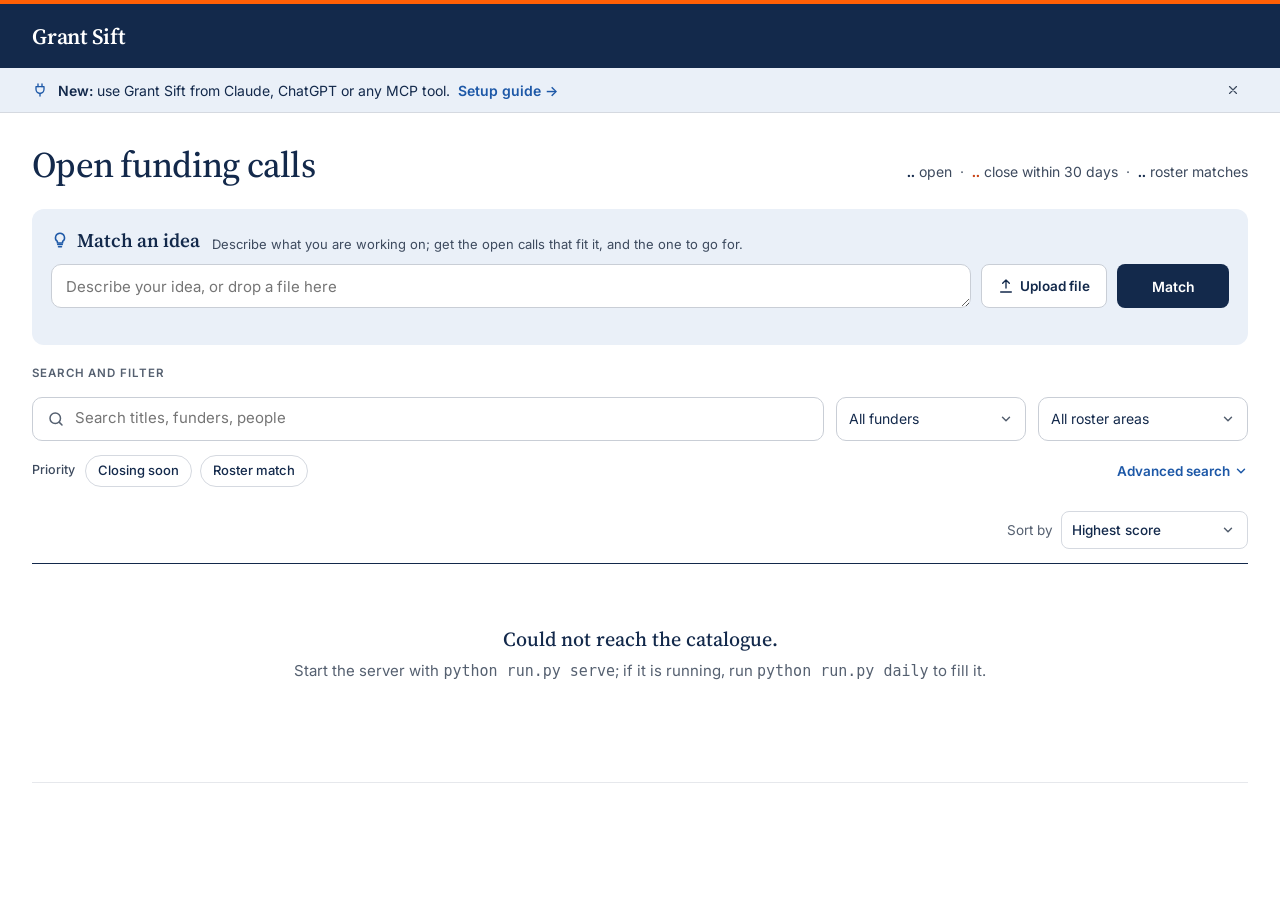
==== commit 1d3cec6d: "Scoring panel: high level, in the Data menu, no fallback banner The fallback notice was louder than " ====
--- a/web/index.html
+++ b/web/index.html
@@ -38,6 +38,10 @@
               <span class="mtxt"><b>Sources</b><small>Funder pages and feeds we read</small></span>
               <span class="status" id="stale-n" hidden></span>
             </button>
+            <button type="button" class="mitem" role="menuitem" id="open-scoring" data-open-scoring>
+              <svg class="ico ic ic-blue" width="18" height="18" aria-hidden="true"><use href="icons.svg#info"/></svg>
+              <span class="mtxt"><b>How scoring works</b><small>The model behind each score</small></span>
+            </button>
           </div>
           <div class="mgrp" id="grafana-grp" hidden>
             <a class="mitem" role="menuitem" id="grafana-link" href="#" target="_blank" rel="noopener">
@@ -86,16 +90,6 @@
     <p><b>New:</b> use Grant Sift from Claude, ChatGPT or any MCP tool.
       <a href="https://github.com/ncsa/grant-sift/wiki/Grant-Sift-in-Claude:-setup" target="_blank" rel="noopener">Setup guide →</a></p>
     <button type="button" class="x" id="newsbar-close" aria-label="Dismiss"><svg class="ic" width="14" height="14" aria-hidden="true"><use href="icons.svg#x"/></svg></button>
-  </div>
-</div>
-
-<!-- Some live calls were scored by a backup model while the primary was down
-     (#67). Dismissed per count, so a new outage brings it back. -->
-<div class="newsbar warnbar" id="fallbackbar" role="status" hidden>
-  <div class="wrap">
-    <svg class="ico ic" width="16" height="16" aria-hidden="true"><use href="icons.svg#warn"/></svg>
-    <p id="fallback-msg"></p>
-    <button type="button" class="x" id="fallbackbar-close" aria-label="Dismiss"><svg class="ic" width="14" height="14" aria-hidden="true"><use href="icons.svg#x"/></svg></button>
   </div>
 </div>
 
@@ -418,6 +412,29 @@
   </div>
 </div>
 
+<!-- How the scores were produced (#66). Opened from the Data menu, a card's
+     "Scored by" line, and #scoring in the URL. -->
+<div class="modal-backdrop" id="scoring-modal" hidden>
+  <div class="modal panel scoring" role="dialog" aria-modal="true" aria-labelledby="scoring-title">
+    <header>
+      <h2 id="scoring-title">How scoring works</h2>
+      <button type="button" class="x" id="scoring-close" aria-label="Close"><svg class="ic" width="16" height="16" aria-hidden="true"><use href="icons.svg#x"/></svg></button>
+    </header>
+    <div class="scorebody">
+      <p id="sc-now" class="scnow">Loading…</p>
+      <p>An AI model reads each open call (its title, funder, deadline, award and
+        description) and scores it 0 to 100 for <b class="sc-label">relevance</b>: how much
+        this group should look at it. It also writes the one-line reason on the card.</p>
+      <p>It suggests the closest person on the roster too. A <b>lead</b> is someone we
+        have only emailed, not someone we have worked with.</p>
+      <p>Your thumbs up or down on a card count right away, and teach the model when it
+        scores other calls.</p>
+      <p class="help">Scores are a first pass, not a decision.</p>
+      <div id="sc-breakdown"></div>
+    </div>
+  </div>
+</div>
+
 <div class="modal-backdrop" id="chat-modal" hidden>
   <div class="modal panel" role="dialog" aria-modal="true" aria-labelledby="chat-title">
     <header>
@@ -474,15 +491,16 @@
 <!-- Plain scripts, not modules: they share top-level state, so order matters. -->
 <script src="js/format.js?v=13"></script>
 <script src="js/icons.js?v=11"></script>
-<script src="js/rows.js?v=14"></script>
+<script src="js/rows.js?v=15"></script>
 <script src="js/list.js?v=14"></script>
 <script src="js/ai.js?v=13"></script>
-<script src="js/ui.js?v=11"></script>
+<script src="js/ui.js?v=12"></script>
 <script src="js/ideafile.js?v=14"></script>
-<script src="js/idea.js?v=16"></script>
+<script src="js/idea.js?v=17"></script>
 <script src="js/panels.js?v=11"></script>
 <script src="js/account.js?v=11"></script>
-<script src="js/cards.js?v=12"></script>
-<script src="js/main.js?v=15"></script>
+<script src="js/cards.js?v=13"></script>
+<script src="js/scoring.js?v=2"></script>
+<script src="js/main.js?v=17"></script>
 </body>
 </html>
--- a/web/styles.css
+++ b/web/styles.css
@@ -125,9 +125,23 @@
   color: var(--text-2); background: transparent; border: 0; border-radius: 8px; cursor: pointer;
 }
 .newsbar .x:hover { background: rgba(19, 41, 75, .08); }
-.warnbar { background: var(--notice-bg); }
-.warnbar p, .warnbar .ico { color: var(--notice-fg); }
-.warnbar a, .warnbar .linkbtn { color: var(--notice-fg); text-decoration: underline; }
+.prov { margin: 2px 0 0; }
+.provlink { font: inherit; font-size: 12px; color: var(--text-3); background: none; border: 0;
+            padding: 0; cursor: pointer; text-align: left; }
+.provlink:hover { color: var(--c-link); text-decoration: underline; }
+.provlink .fb { color: var(--notice-fg); }
+.modal.panel.scoring { width: min(680px, 100%); }
+.scorebody { padding: 20px 24px 24px; }
+.scorebody p { margin: 0 0 10px; font-size: 14px; line-height: 1.55; color: var(--text-2); }
+.scorebody .scnow { padding: 12px 14px; border-radius: 10px; background: var(--surface-2);
+                    color: var(--c-primary); }
+.scorebody .help { margin-top: 4px; }
+.scbd { margin-top: 16px; padding-top: 12px; border-top: 1px solid var(--rule); }
+.scbd ul { margin: 0; padding: 0; list-style: none; font-size: 13.5px; color: var(--text-2); }
+.scbd li { display: flex; justify-content: space-between; gap: 12px; padding: 4px 0; }
+.scbd li b { font-variant-numeric: tabular-nums; font-weight: 600; color: var(--c-primary); }
+.scbd li.backup, .scbd li.backup b { color: var(--notice-fg); }
+@media (max-width: 520px) { .scorebody { padding: 16px; } }
 .turn .answeredby { margin: 6px 0 0; font-size: 12px; color: var(--text-3); }
 
 /* ---- overview ---- */
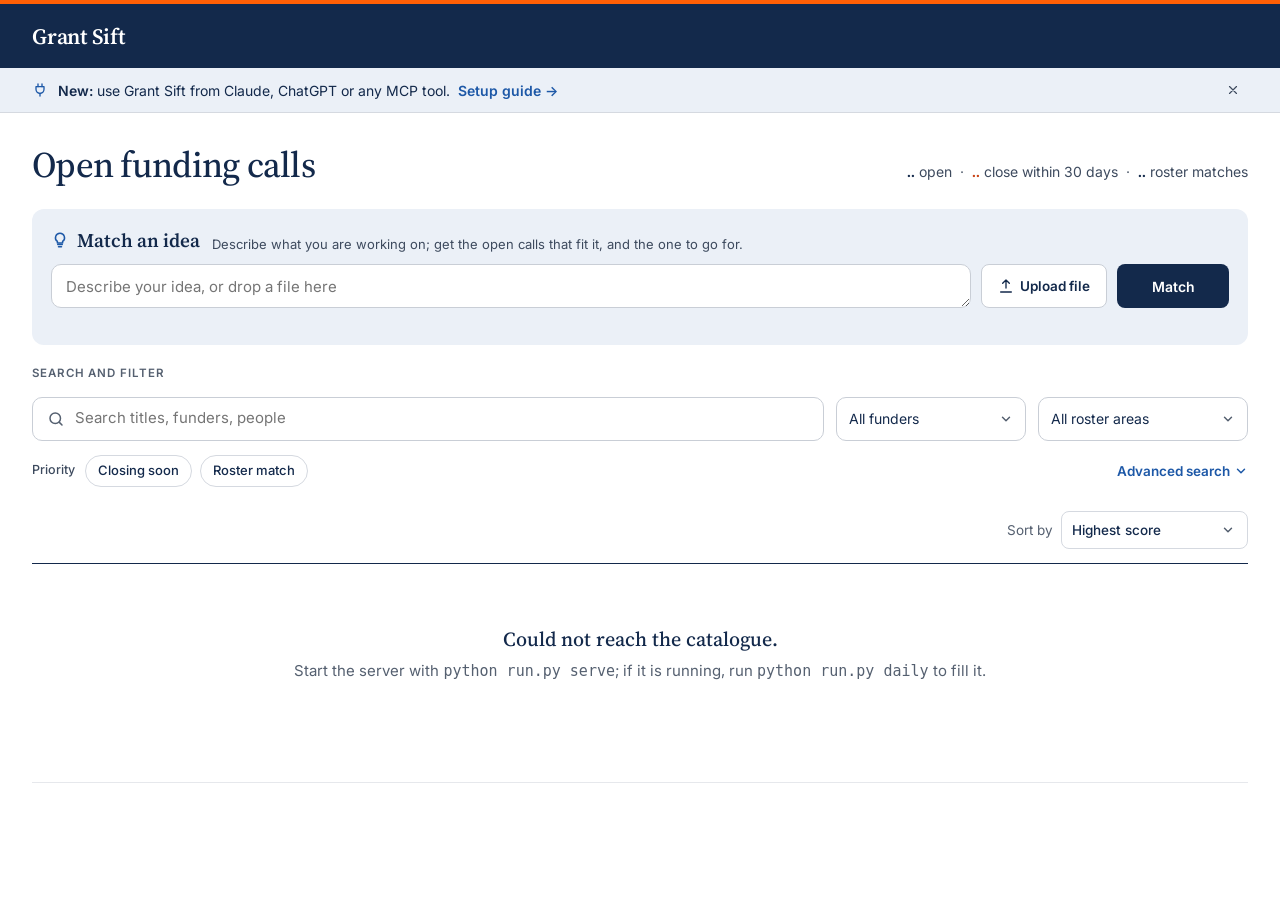
==== commit 1b43840a: "IN-CORE instance profile; theme tints follow the org colours - config/profile.incore.yaml: a sibling" ====
--- a/web/index.html
+++ b/web/index.html
@@ -7,7 +7,7 @@
 <link rel="preconnect" href="https://fonts.googleapis.com">
 <link rel="preconnect" href="https://fonts.gstatic.com" crossorigin>
 <link href="https://fonts.googleapis.com/css2?family=Inter:wght@400;500;600;700&family=Source+Serif+4:opsz,wght@8..60,400;8..60,500;8..60,600&display=swap" rel="stylesheet">
-<link rel="stylesheet" href="styles.css?v=16">
+<link rel="stylesheet" href="styles.css?v=17">
 </head>
 <body>
 <header class="strip">
@@ -41,6 +41,7 @@
             <button type="button" class="mitem" role="menuitem" id="open-scoring" data-open-scoring>
               <svg class="ico ic ic-blue" width="18" height="18" aria-hidden="true"><use href="icons.svg#info"/></svg>
               <span class="mtxt"><b>How scoring works</b><small>The model behind each score</small></span>
+              <span class="status" id="backup-n" hidden></span>
             </button>
           </div>
           <div class="mgrp" id="grafana-grp" hidden>
@@ -251,7 +252,7 @@
               <option value="">Any</option>
               <option value="collaboration">Past collaborator</option>
               <option value="program">Program</option>
-              <option value="contact" title="An outreach lead, not a past collaboration">Outreach contact</option>
+              <option value="contact" title="Their work lines up, but we have not worked with them yet">Potential collaborator</option>
             </select>
           </label>
           <label class="field pick-f" data-roster>
@@ -423,10 +424,18 @@
     <div class="scorebody">
       <p id="sc-now" class="scnow">Loading…</p>
       <p>An AI model reads each open call (its title, funder, deadline, award and
-        description) and scores it 0 to 100 for <b class="sc-label">relevance</b>: how much
-        this group should look at it. It also writes the one-line reason on the card.</p>
-      <p>It suggests the closest person on the roster too. A <b>lead</b> is someone we
-        have only emailed, not someone we have worked with.</p>
+        description) and scores it 0 to 100 on how well it fits what this site is set up
+        for<span id="sc-group"></span>. It also writes the
+        one-line reason on the card.</p>
+      <table class="scguide" id="sc-guide" hidden>
+        <caption class="sr">What the score means</caption>
+        <thead><tr><th scope="col">Score</th><th scope="col">Means</th></tr></thead>
+        <tbody></tbody>
+      </table>
+      <p>When roster matching is on (see <a href="#" data-open-roster>Who we know</a>),
+        it also suggests the closest person on the roster. A <b>potential
+        collaborator</b> is someone whose work lines up with the call, but who we have
+        not worked with yet.</p>
       <p>Your thumbs up or down on a card count right away, and teach the model when it
         scores other calls.</p>
       <p class="help">Scores are a first pass, not a decision.</p>
@@ -491,7 +500,7 @@
 <!-- Plain scripts, not modules: they share top-level state, so order matters. -->
 <script src="js/format.js?v=13"></script>
 <script src="js/icons.js?v=11"></script>
-<script src="js/rows.js?v=15"></script>
+<script src="js/rows.js?v=16"></script>
 <script src="js/list.js?v=14"></script>
 <script src="js/ai.js?v=13"></script>
 <script src="js/ui.js?v=12"></script>
@@ -500,7 +509,7 @@
 <script src="js/panels.js?v=11"></script>
 <script src="js/account.js?v=11"></script>
 <script src="js/cards.js?v=13"></script>
-<script src="js/scoring.js?v=2"></script>
-<script src="js/main.js?v=17"></script>
+<script src="js/scoring.js?v=5"></script>
+<script src="js/main.js?v=18"></script>
 </body>
 </html>
--- a/web/styles.css
+++ b/web/styles.css
@@ -1,5 +1,6 @@
 /* Brand colours. These are the defaults (the Illinois palette); a profile's
-   theme: block overrides the four --c-* at load (config/profile.yaml).
+   theme: block overrides the four --c-* at load (config/profile.yaml); the
+   tints and overlays below are mixed from them, so they follow along.
    The accent is for non-text marks only: a bright accent fails contrast as
    body text on white, so accent-coloured text is always --c-accent-text. */
 :root {
@@ -9,13 +10,13 @@
   --c-link:  #1D58A7;
   --text-2:         #3D4A5E;
   --text-3:         #556070;
-  --on-blue-muted:  #C9D3E3;
+  --on-blue-muted:  color-mix(in srgb, #fff 78%, var(--c-primary));
   --border:         #D5D9E0;
   --border-strong:  #C9CED6;
   --rule:           #E6E8EC;
   --surface:        #FFFFFF;
   --surface-2:      #F6F7F9;
-  --tint-blue:      #EAF0F8;
+  --tint-blue:      color-mix(in srgb, var(--c-link) 9%, #fff);
   --notice-bg:      #FFF1E8;
   --notice-fg:      #8A2E0D;
   --serif: "Source Serif 4", Georgia, serif;
@@ -70,14 +71,14 @@
   font: inherit; font-size: 14px; font-weight: 500; cursor: pointer;
   height: 38px; padding: 0 12px; display: inline-flex; align-items: center; gap: 8px;
   color: #fff; background: rgba(255, 255, 255, 0.06);
-  border: 1px solid #4A6290; border-radius: 8px;
+  border: 1px solid rgba(255, 255, 255, 0.28); border-radius: 8px;
 }
 .tbtn:hover, .tbtn[aria-expanded="true"] { background: rgba(255, 255, 255, 0.14); }
 #databtn .flag { width: 8px; height: 8px; border-radius: 999px; background: var(--c-accent); }
 .acct {
   font: inherit; cursor: pointer; margin-left: 4px;
   height: 38px; padding: 0 8px 0 4px; display: inline-flex; align-items: center; gap: 6px;
-  color: #fff; background: transparent; border: 1px solid #4A6290; border-radius: 999px;
+  color: #fff; background: transparent; border: 1px solid rgba(255, 255, 255, 0.28); border-radius: 999px;
 }
 .acct:hover, .acct[aria-expanded="true"] { background: rgba(255, 255, 255, 0.10); }
 .acct .av {
@@ -88,7 +89,7 @@
 .menu {
   position: absolute; right: 0; top: calc(100% + 8px); z-index: 45; width: 300px;
   background: #fff; color: var(--c-primary); border: 1px solid #E0E3E8; border-radius: 12px;
-  box-shadow: 0 12px 32px rgba(19, 41, 75, .16); overflow: hidden; font-size: 14px;
+  box-shadow: 0 12px 32px color-mix(in srgb, var(--c-primary) 16%, transparent); overflow: hidden; font-size: 14px;
 }
 .menu .mhead { padding: 12px 16px 8px; font-size: 12px; font-weight: 600; color: var(--text-3); }
 .menu .msigned { padding: 14px 16px; border-bottom: 1px solid var(--rule); }
@@ -124,7 +125,7 @@
   width: 30px; height: 30px; display: inline-flex; align-items: center; justify-content: center;
   color: var(--text-2); background: transparent; border: 0; border-radius: 8px; cursor: pointer;
 }
-.newsbar .x:hover { background: rgba(19, 41, 75, .08); }
+.newsbar .x:hover { background: color-mix(in srgb, var(--c-primary) 8%, transparent); }
 .prov { margin: 2px 0 0; }
 .provlink { font: inherit; font-size: 12px; color: var(--text-3); background: none; border: 0;
             padding: 0; cursor: pointer; text-align: left; }
@@ -136,6 +137,12 @@
 .scorebody .scnow { padding: 12px 14px; border-radius: 10px; background: var(--surface-2);
                     color: var(--c-primary); }
 .scorebody .help { margin-top: 4px; }
+.scguide { width: 100%; margin: 4px 0 14px; border-collapse: collapse; font-size: 13.5px; }
+.scguide th, .scguide td { text-align: left; padding: 6px 10px; border-bottom: 1px solid var(--rule); }
+.scguide th { font-size: 12px; font-weight: 600; color: var(--text-3); }
+.scguide td:first-child { width: 1%; white-space: nowrap; font-weight: 600;
+                          font-variant-numeric: tabular-nums; color: var(--c-primary); }
+.scguide td:last-child { color: var(--text-2); }
 .scbd { margin-top: 16px; padding-top: 12px; border-top: 1px solid var(--rule); }
 .scbd ul { margin: 0; padding: 0; list-style: none; font-size: 13.5px; color: var(--text-2); }
 .scbd li { display: flex; justify-content: space-between; gap: 12px; padding: 4px 0; }
@@ -539,7 +546,7 @@
 /* ---- modals ---- */
 .modal-backdrop {
   display: none; position: fixed; inset: 0; z-index: 50;
-  background: rgba(19, 41, 75, 0.45);
+  background: color-mix(in srgb, var(--c-primary) 45%, transparent);
   align-items: center; justify-content: center; padding: 24px;
 }
 .modal-backdrop.on { display: flex; }
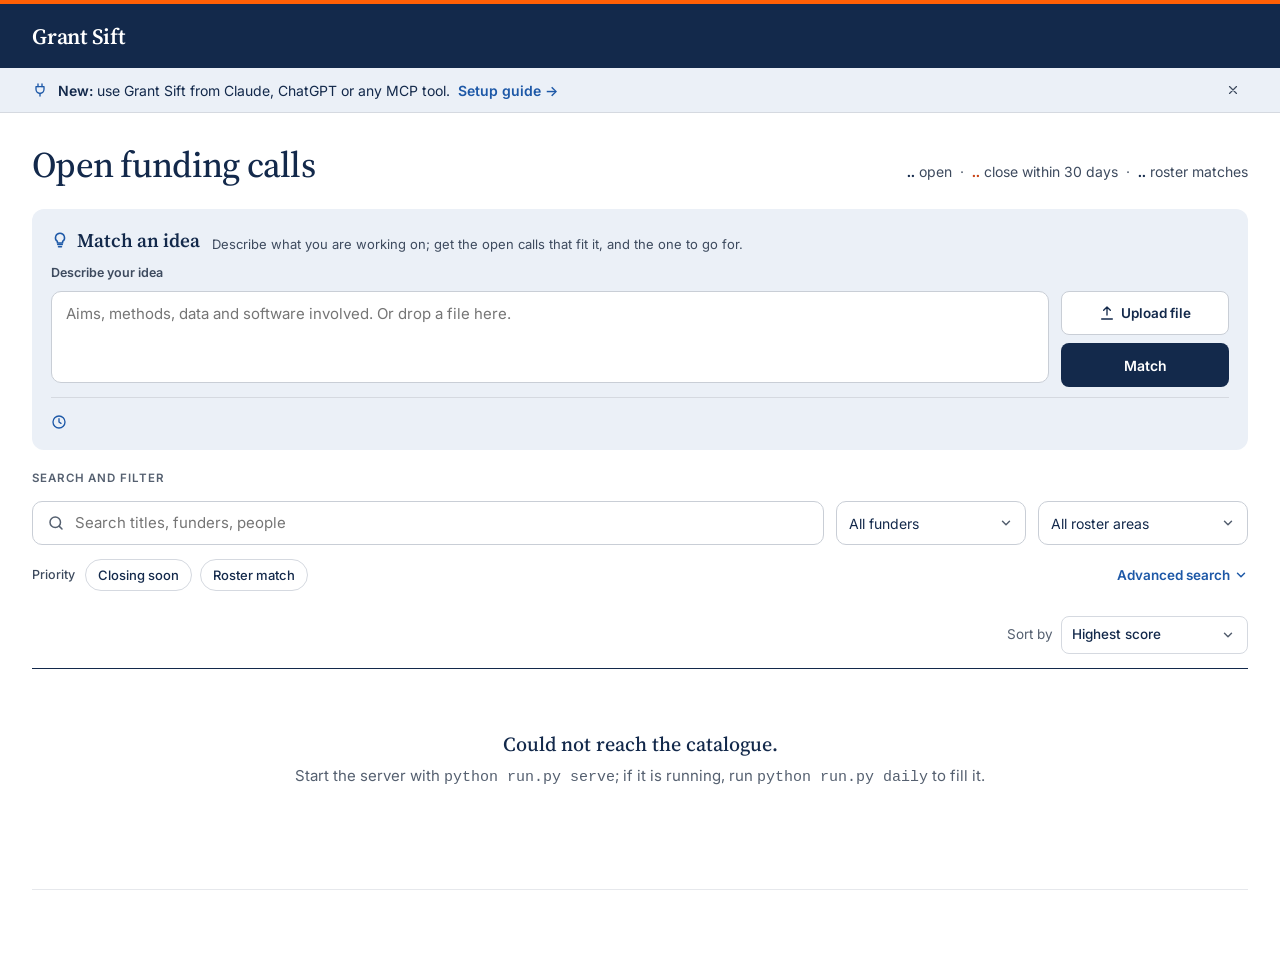
==== commit 71225a6e: "Match an idea: one fixed panel, Cancel, pick card; profile logo in the top bar Match an idea, to the" ====
--- a/web/index.html
+++ b/web/index.html
@@ -7,11 +7,14 @@
 <link rel="preconnect" href="https://fonts.googleapis.com">
 <link rel="preconnect" href="https://fonts.gstatic.com" crossorigin>
 <link href="https://fonts.googleapis.com/css2?family=Inter:wght@400;500;600;700&family=Source+Serif+4:opsz,wght@8..60,400;8..60,500;8..60,600&display=swap" rel="stylesheet">
-<link rel="stylesheet" href="styles.css?v=17">
+<link rel="stylesheet" href="styles.css?v=22">
 </head>
 <body>
 <header class="strip">
   <div class="wrap">
+    <!-- The organisation's mark, from the profile's logo block; painted by
+         main.js, and absent when the profile has none. -->
+    <span class="orglogo" id="orglogo" hidden></span>
     <a class="brand-block" href="./">
       <span class="brand">Grant Sift</span>
       <span class="tagline" id="tagline"></span>
@@ -119,32 +122,36 @@
         title="Clear the idea, its matches and the recommendation, and go back to every open call.">
         <svg class="ico ic" width="14" height="14" aria-hidden="true"><use href="icons.svg#reset"/></svg>Clear</button>
     </div>
+    <!-- One layout for every state: the idea and its file on the left, Upload
+         and the one primary button on the right, and nothing else ever joins
+         either column. All feedback goes to the status line under them. -->
     <div class="idearow">
-      <label class="sr" for="idea">Your idea</label>
-      <textarea id="idea" rows="1" maxlength="15000"
-        placeholder="Describe your idea, or drop a file here"></textarea>
-      <button type="button" class="secondary" id="idea-upload" aria-label="Upload file"
-        title="Attach one .txt, .md, .pdf, .docx or .pptx, up to 10 MB, such as a one-page summary. Read to text in this browser; only the text is matched.">
-        <svg class="ico ic" width="16" height="16" aria-hidden="true"><use href="icons.svg#upload"/></svg><span class="lbl">Upload file</span></button>
-      <input type="file" id="idea-file" accept=".txt,.md,.markdown,.pdf,.docx,.pptx" hidden>
-      <button type="button" class="primary" id="idea-match"
-        title="Searches every open call and ranks what fits (about a minute). Cmd/Ctrl+Enter from the idea.">Match</button>
-      <button type="button" class="showfit" id="idea-show" hidden
-        title="Back to the calls your last match found, and its recommendation. No new match needed.">
-        <svg class="ico ic" width="16" height="16" aria-hidden="true"><use href="icons.svg#bulb"/></svg><span class="lbl"></span></button>
-    </div>
-    <div class="ideadoc" id="idea-doc" hidden></div>
-    <div class="ideastatus" id="idea-status" role="status" aria-live="polite" hidden>
-      <span class="spin" aria-hidden="true"></span>
-      <span class="msg"></span>
-      <span class="time"></span>
-      <span class="bar" aria-hidden="true"><i></i></span>
-    </div>
+      <label class="idealbl" for="idea" id="idea-label">Describe your idea</label>
+      <textarea id="idea" rows="3" maxlength="15000"
+        placeholder="Aims, methods, data and software involved. Or drop a file here."></textarea>
+      <div class="ideabtns">
+        <button type="button" class="secondary" id="idea-upload" aria-label="Upload file"
+          title="Attach one .txt, .md, .pdf, .docx or .pptx, up to 10 MB, such as a one-page summary. Read to text in this browser; only the text is matched.">
+          <svg class="ico ic" width="16" height="16" aria-hidden="true"><use href="icons.svg#upload"/></svg><span class="lbl">Upload file</span></button>
+        <input type="file" id="idea-file" accept=".txt,.md,.markdown,.pdf,.docx,.pptx" hidden>
+        <button type="button" class="primary" id="idea-match"
+          title="Searches every open call and ranks what fits (about a minute). Cmd/Ctrl+Enter from the idea.">Match</button>
+      </div>
+      <div class="ideadoc" id="idea-doc" hidden></div>
+    </div>
+    <div class="ideastatus" id="idea-status">
+      <div class="msgline" id="idea-msg" role="status" aria-live="polite" tabindex="-1">
+        <svg class="ico ic sico" width="16" height="16" aria-hidden="true"><use href="icons.svg?v=2#clock"/></svg>
+        <span class="spin" aria-hidden="true"></span>
+        <span class="msg"></span>
+        <span class="time"></span>
+        <span class="bar" aria-hidden="true"><i></i></span>
+        <button type="button" class="act" id="idea-act" hidden></button>
+      </div>
+      <div class="aibar" data-aibar></div>
+    </div>
+    <article class="bkout" id="idea-rec" aria-label="Recommendation" hidden></article>
     <div class="dropnote" aria-hidden="true">Drop the file to attach it to the idea</div>
-    <div class="ideafoot">
-      <span class="hint" id="idea-hint" aria-live="polite"></span>
-      <div class="aibar" data-aibar></div>
-    </div>
   </section>
 
   <section class="controls" aria-labelledby="facet-lbl">
@@ -297,7 +304,6 @@
       </select>
     </label>
   </div>
-  <section class="bkout" id="idea-rec" aria-label="Recommendation" aria-live="polite" hidden></section>
   <ol id="list"></ol>
   <nav class="pager" id="pager" hidden aria-label="Pages"></nav>
 
@@ -504,12 +510,12 @@
 <script src="js/list.js?v=14"></script>
 <script src="js/ai.js?v=13"></script>
 <script src="js/ui.js?v=12"></script>
-<script src="js/ideafile.js?v=14"></script>
-<script src="js/idea.js?v=17"></script>
+<script src="js/ideafile.js?v=15"></script>
+<script src="js/idea.js?v=20"></script>
 <script src="js/panels.js?v=11"></script>
 <script src="js/account.js?v=11"></script>
 <script src="js/cards.js?v=13"></script>
 <script src="js/scoring.js?v=5"></script>
-<script src="js/main.js?v=18"></script>
+<script src="js/main.js?v=20"></script>
 </body>
 </html>
--- a/web/styles.css
+++ b/web/styles.css
@@ -58,6 +58,19 @@
   display: flex; flex-wrap: wrap; align-items: center; gap: 12px 24px;
   min-height: 64px; padding-top: 12px; padding-bottom: 12px;
 }
+/* The organisation's mark, then a rule, then Grant Sift. */
+.orglogo { flex: none; display: flex; align-items: center; gap: 20px; margin-right: -4px; }
+.orglogo[hidden] { display: none; }
+.orglogo::after { content: ""; width: 1px; height: 32px; background: rgba(255, 255, 255, 0.28); }
+.orglogo .plate { display: flex; align-items: center; justify-content: center; box-sizing: border-box;
+                  height: 44px; max-width: 168px; padding: 6px 12px; background: #fff; border-radius: 8px; }
+.orglogo .plate:hover { text-decoration: none; box-shadow: 0 0 0 2px rgba(255, 255, 255, 0.5); }
+/* A mark made for a dark ground: no plate, the full bar height. */
+.orglogo .plate.bare { padding: 0; background: none; border-radius: 6px; overflow: hidden; }
+.orglogo .plate.bare img { height: 44px; }
+.orglogo img { display: block; height: 32px; width: auto; max-width: 144px; object-fit: contain; }
+.orglogo .word { font-size: 15px; font-weight: 700; letter-spacing: 0.04em; color: var(--c-primary);
+                 white-space: nowrap; overflow: hidden; text-overflow: ellipsis; }
 .brand-block { display: flex; align-items: baseline; gap: 12px; flex: 1 1 auto; min-width: 0; }
 .brand-block:hover { text-decoration: none; }
 .brand { font-family: var(--serif); font-size: 22px; font-weight: 600;
@@ -614,30 +627,28 @@
 .ideahead .about { font-size: 13px; color: var(--text-2); }
 .ideahead .clearidea { margin-left: auto; align-self: center; display: inline-flex; align-items: center;
                        gap: 6px; cursor: pointer; }
-/* Idea on the left over two rows; Upload and Match on the first, and the way
-   back to kept matches under them, where the tall box leaves room. */
-.idearow { display: grid; grid-template-columns: minmax(0, 1fr) auto auto; align-items: start; gap: 10px; }
-.idearow textarea { grid-row: 1 / span 2; }
-.showfit {
-  grid-column: 2 / 4; display: inline-flex; align-items: center; justify-content: center; gap: 8px;
-  min-height: 44px; padding: 8px 14px; font: inherit; font-size: 14px; font-weight: 600; line-height: 1.3;
-  color: var(--c-link); background: #fff; border: 1.5px solid var(--c-link);
-  border-radius: 8px; cursor: pointer; text-align: left;
-}
-.showfit:hover { background: var(--c-link); color: #fff; }
-.showfit[hidden] { display: none; }
+/* One layout for every state: the idea and its file on the left, Upload and
+   the primary button on the right. Nothing joins the right column, and the
+   field never changes height on focus or blur, so nothing jumps. */
+.idearow { display: grid; grid-template-columns: minmax(0, 1fr) 168px; align-items: start; gap: 8px 12px; }
+.idealbl { grid-column: 1; grid-row: 1; font-size: 12.5px; font-weight: 600; color: var(--text-2); }
+.idealbl .opt { font-weight: 400; color: var(--text-3); }
+.idearow textarea { grid-column: 1; grid-row: 2; }
+/* Upload over Match, stacked beside the field, the same width in every state. */
+.ideabtns { grid-column: 2; grid-row: 2; display: flex; flex-direction: column; gap: 8px; }
+.ideabtns > button { width: 100%; justify-content: center; }
+.idearow .ideadoc { grid-column: 1; grid-row: 3; justify-self: start; }
 .idearow textarea {
-  flex: 1; min-width: 0; font: inherit; font-size: 15px; line-height: 1.55; color: var(--c-primary);
-  padding: 10px 14px; height: 44px; min-height: 44px; resize: vertical;
+  display: block; width: 100%; min-width: 0; font: inherit; font-size: 15px; line-height: 1.55; color: var(--c-primary);
+  padding: 10px 14px; resize: none; overflow-y: auto; box-sizing: border-box;
+  /* 3 lines, growing with the text to 6 (sizeIdea in idea.js). */
+  min-height: calc(3 * 1.55em + 22px); max-height: calc(6 * 1.55em + 22px);
   border: 1px solid var(--border-strong); border-radius: 10px; background: #fff;
 }
-/* One line until there is an idea in it; then room for a paragraph. Held
-   open while it has text, so leaving the field does not shift Match out
-   from under the pointer. */
-.idearow textarea:focus, .idearow textarea:not(:placeholder-shown) { height: 112px; }
-/* An empty one-line box shows its prompt on that line, not half of two. */
-.idearow textarea:placeholder-shown:not(:focus) { white-space: nowrap; overflow: hidden; text-overflow: ellipsis; }
-.idearow .primary { flex: none; min-width: 112px; }
+.idearow .primary { flex: none; }
+.idearow .primary:disabled { opacity: 1; color: var(--text-3); background: #E1E7F0; cursor: not-allowed; }
+.idearow .primary.cancel { color: var(--c-primary); background: #fff; border: 1.5px solid var(--c-primary); }
+.idearow .primary.cancel:hover { background: var(--tint-blue); }
 .idearow .secondary { flex: none; height: 44px; display: inline-flex; align-items: center; gap: 6px; }
 /* A file dragged over the card: the whole card is the target. */
 .ideabox { position: relative; }
@@ -649,7 +660,8 @@
 }
 /* Matching: the idea is locked and a status bar says what is happening. */
 .ideabox.busy { border-color: var(--c-link); }
-.ideabox.busy .idearow textarea { background: var(--surface-2); color: var(--text-2); cursor: not-allowed; }
+/* Read-only at full contrast: it is still the idea being matched. */
+.ideabox.busy .idearow textarea { cursor: default; background: #F6F8FB; }
 /* The attached file: one chip under the box, which then holds the notes. */
 .ideadoc { display: flex; align-items: center; gap: 8px; min-width: 0; align-self: flex-start; max-width: 100%;
            padding: 6px 6px 6px 12px; background: #fff; border: 1px solid var(--border-strong); border-radius: 999px;
@@ -657,42 +669,60 @@
 .ideadoc[hidden] { display: none; }
 .ideadoc > .ic { flex: none; color: var(--c-link); }
 .ideadoc .name { min-width: 0; overflow: hidden; text-overflow: ellipsis; white-space: nowrap; font-weight: 600; }
-.ideadoc .meta { flex: none; font-size: 13px; color: var(--text-3); }
-.ideadoc.trimmed .meta { color: var(--c-accent-text); }
-.ideadoc button { flex: none; display: inline-flex; align-items: center; justify-content: center;
+.ideadoc .meta { flex: none; font-size: 13px; color: var(--text-2); }
+.ideadoc .cut { flex: none; font-size: 13px; font-weight: 600; color: var(--c-accent-text); cursor: help; }
+.ideadoc button { flex: none; position: relative; display: inline-flex; align-items: center; justify-content: center;
                   width: 28px; height: 28px; padding: 0; border: 0; border-radius: 999px;
                   background: transparent; color: var(--text-2); cursor: pointer; }
 .ideadoc button:hover:not(:disabled) { background: var(--surface-2); color: var(--c-primary); }
 .ideadoc button:disabled { opacity: .4; cursor: not-allowed; }
+/* 44 px to hit, 28 px to see. */
+.ideadoc button::after, .ideapill::after { content: ""; position: absolute; inset: -8px; }
 @media (max-width: 560px) { .ideadoc .meta { display: none; } }
-.ideastatus { display: flex; flex-wrap: wrap; align-items: center; gap: 8px 12px;
-              padding: 12px 14px; background: #fff; border: 1px solid var(--border-strong);
-              border-left: 4px solid var(--c-link); border-radius: 10px; }
-.ideastatus[hidden] { display: none; }
-.ideastatus .msg { flex: 1; min-width: 0; font-size: 15px; font-weight: 600; color: var(--c-primary); }
+/* The status line: hint, progress, summary, error, one at a time, with the
+   advanced options pinned to its right end. Its height never changes. */
+/* The status line: hint, progress, summary, error, one at a time, with the
+   advanced options pinned to its right end. */
+.ideastatus { display: flex; flex-wrap: wrap; align-items: center; gap: 4px 16px;
+              min-height: 36px; padding-top: 12px; border-top: 1px solid var(--border); }
+.ideastatus .msgline { flex: 1 1 320px; min-width: 0; display: flex; flex-wrap: wrap; align-items: center;
+                       gap: 4px 10px; font-size: 14px; line-height: 1.45; color: var(--c-primary); outline: none; }
+.ideastatus .msgline:focus-visible { outline: 2px solid var(--c-link); outline-offset: 2px; border-radius: 4px; }
+.ideastatus .msgline b { font-weight: 600; }
+.ideastatus .msgline .sub { color: var(--text-3); font-size: 13px; }
+.ideastatus .sico { flex: none; color: var(--c-link); }
+.ideastatus .msgline.err .msg { color: var(--c-accent-text); font-weight: 500; }
+.ideastatus .msgline.err .sico { color: var(--c-accent-text); }
 .ideastatus .time { font-size: 13px; color: var(--text-3); font-variant-numeric: tabular-nums; }
-.ideastatus .spin { width: 18px; height: 18px; flex: none; border-radius: 999px;
-                    border: 2.5px solid var(--tint-blue); border-top-color: var(--c-link);
-                    animation: ideaspin .8s linear infinite; }
-.ideastatus .bar { flex: 1 1 100%; height: 4px; border-radius: 999px; overflow: hidden;
-                   background: var(--tint-blue); }
-.ideastatus .bar i { display: block; width: 35%; height: 100%; border-radius: 999px;
-                     background: var(--c-link); animation: ideabar 1.6s ease-in-out infinite; }
+.ideastatus .time:empty { display: none; }
+.ideastatus .act { font: inherit; font-size: 14px; font-weight: 600; color: var(--c-link); background: #fff;
+                   border: 1px solid #9DB3D3; border-radius: 8px; height: 32px; padding: 0 10px;
+                   white-space: nowrap; cursor: pointer; position: relative; }
+.ideastatus .act::after { content: ""; position: absolute; inset: -6px 0; }
+.ideastatus .act:hover { background: var(--tint-blue); }
+.ideastatus .act[hidden] { display: none; }
+.ideastatus .aibar { margin: 0 0 0 auto; }
+.ideastatus .linkbtn { padding: 0 4px; }
+.ideastatus .spin { display: none; width: 16px; height: 16px; flex: none; border-radius: 999px;
+                    border: 2px solid #C9D6E8; border-top-color: var(--c-link);
+                    animation: ideaspin .9s linear infinite; }
+.ideabox.matching .ideastatus .spin { display: inline-block; }
+.ideabox.matching .ideastatus .msg { font-weight: 600; }
+/* Indeterminate until /api/focus streams real stages: it says "working",
+   not how far. */
+.ideastatus .bar { display: none; flex: 1 1 80px; max-width: 260px; height: 4px; overflow: hidden;
+                   border-radius: 999px; background: #D5DEEA; }
+.ideabox.matching .ideastatus .bar { display: block; }
+.ideastatus .bar i { display: block; width: 25%; height: 100%; border-radius: 999px;
+                     background: var(--c-link); animation: ideabar 1.4s ease-in-out infinite; }
 @keyframes ideaspin { to { transform: rotate(360deg); } }
-@keyframes ideabar { 0% { transform: translateX(-100%); } 100% { transform: translateX(290%); } }
+@keyframes ideabar { 0% { transform: translateX(-100%); } 100% { transform: translateX(400%); } }
 @media (prefers-reduced-motion: reduce) {
   .ideastatus .spin, .ideastatus .bar i { animation-duration: 3s; }
 }
-.ideafoot { display: flex; flex-wrap: wrap; align-items: center; justify-content: space-between;
-            gap: 4px 16px; }
-.ideafoot .hint { font-size: 12.5px; color: var(--text-2); }
-.ideafoot .hint:empty { display: none; }
-.ideafoot .hint.err { color: var(--c-accent-text); font-weight: 500; }
-.ideafoot .aibar { margin: 0 0 0 auto; }
-.ideafoot .linkbtn { padding: 0; }
 .resultl { display: flex; flex-wrap: wrap; align-items: center; gap: 8px 12px; }
 .ideapill {
-  display: inline-flex; align-items: center; gap: 6px; height: 30px; padding: 0 10px 0 12px;
+  position: relative; display: inline-flex; align-items: center; gap: 6px; height: 30px; padding: 0 10px 0 12px;
   font: inherit; font-size: 13px; font-weight: 600; cursor: pointer;
   color: #fff; background: var(--c-primary); border: 0; border-radius: 999px;
 }
@@ -703,14 +733,22 @@
 }
 .primary:hover:not(:disabled) { background: #0C1C36; }
 .primary:disabled { opacity: .6; cursor: progress; }
-/* The recommendation: above the list, while Idea match is on. */
-#idea-rec { margin-top: 20px; }
-.bkout { background: var(--tint-blue); border-radius: 12px; padding: 20px 22px; min-width: 0; }
-.bkout.pending { background: var(--surface-2); border: 1px dashed var(--border-strong); }
-.bkout .placeholder { margin: 8px 0 0; font-size: 14px; line-height: 1.55; color: var(--text-3); }
-.bkout .tag { display: block; margin: 0; }
-.bkout .pick { margin: 8px 0 0; font-family: var(--serif); font-size: 19px; line-height: 1.45; max-width: 90ch; }
-.bkout .rest { margin: 10px 0 0; font-size: 14px; line-height: 1.55; color: var(--text-2); max-width: 110ch; }
+/* The recommendation: the last thing in the panel, while Idea match is on. */
+.bkout { background: #fff; border: 1px solid var(--border); border-radius: 12px; padding: 18px 22px;
+         min-width: 0; display: flex; flex-direction: column; gap: 10px; }
+.bkout[hidden] { display: none; }
+.bkout .rechead { display: flex; align-items: center; justify-content: space-between; gap: 10px; }
+.bkout .tag { display: block; margin: 0; color: var(--c-link); }
+.bkout .rechead .linkbtn { min-height: 32px; position: relative; }
+.bkout .rechead .linkbtn::after { content: ""; position: absolute; inset: -6px -8px; }
+.bkout p { margin: 0; }
+.bkout .pick { font-family: var(--serif); font-size: 21px; line-height: 1.35; max-width: 70ch; }
+.bkout .pick .why { color: var(--c-primary); font-weight: 400; }
+.bkout .facts { font-size: 13.5px; color: var(--text-3); }
+.bkout .reason { margin-top: 4px; padding-top: 10px; border-top: 1px solid var(--rule, #E6E8EC);
+                 font-size: 14.5px; line-height: 1.55; color: var(--text-2); max-width: 110ch; }
+.bkout .reason .lbl { font-weight: 600; color: var(--c-primary); }
+.bkout .rest { font-size: 14px; line-height: 1.55; color: var(--text-2); max-width: 110ch; }
 .bkout a { color: var(--c-primary); font-weight: 600; text-decoration: underline;
            text-decoration-color: var(--border-strong); text-underline-offset: 3px; }
 
@@ -736,11 +774,13 @@
      the model options are in the Account menu already. */
   .ideabox { padding: 14px; }
   .idearow .primary { min-width: 0; padding: 0 14px; }
-  .ideafoot .aibar { display: none; }
-  .idearow .secondary { padding: 0 12px; }
-  .idearow .secondary .lbl { display: none; }
-  .idearow textarea { grid-row: 1; }
-  .showfit { grid-column: 1 / -1; }
+  .ideastatus .aibar { display: none; }
+  /* Phones: the buttons go under the field, side by side, Match the wider. */
+  .idearow { grid-template-columns: minmax(0, 1fr); }
+  .ideabtns { grid-column: 1; grid-row: 3; flex-direction: row; }
+  .ideabtns > button { width: auto; }
+  .ideabtns .primary { flex: 1; }
+  .idearow .ideadoc { grid-row: 4; }
   .lead { flex: none; }
   .lead .score { display: flex; flex-wrap: wrap; align-items: baseline; gap: 4px 10px; }
   .lead .score .num b { font-size: 24px; }
